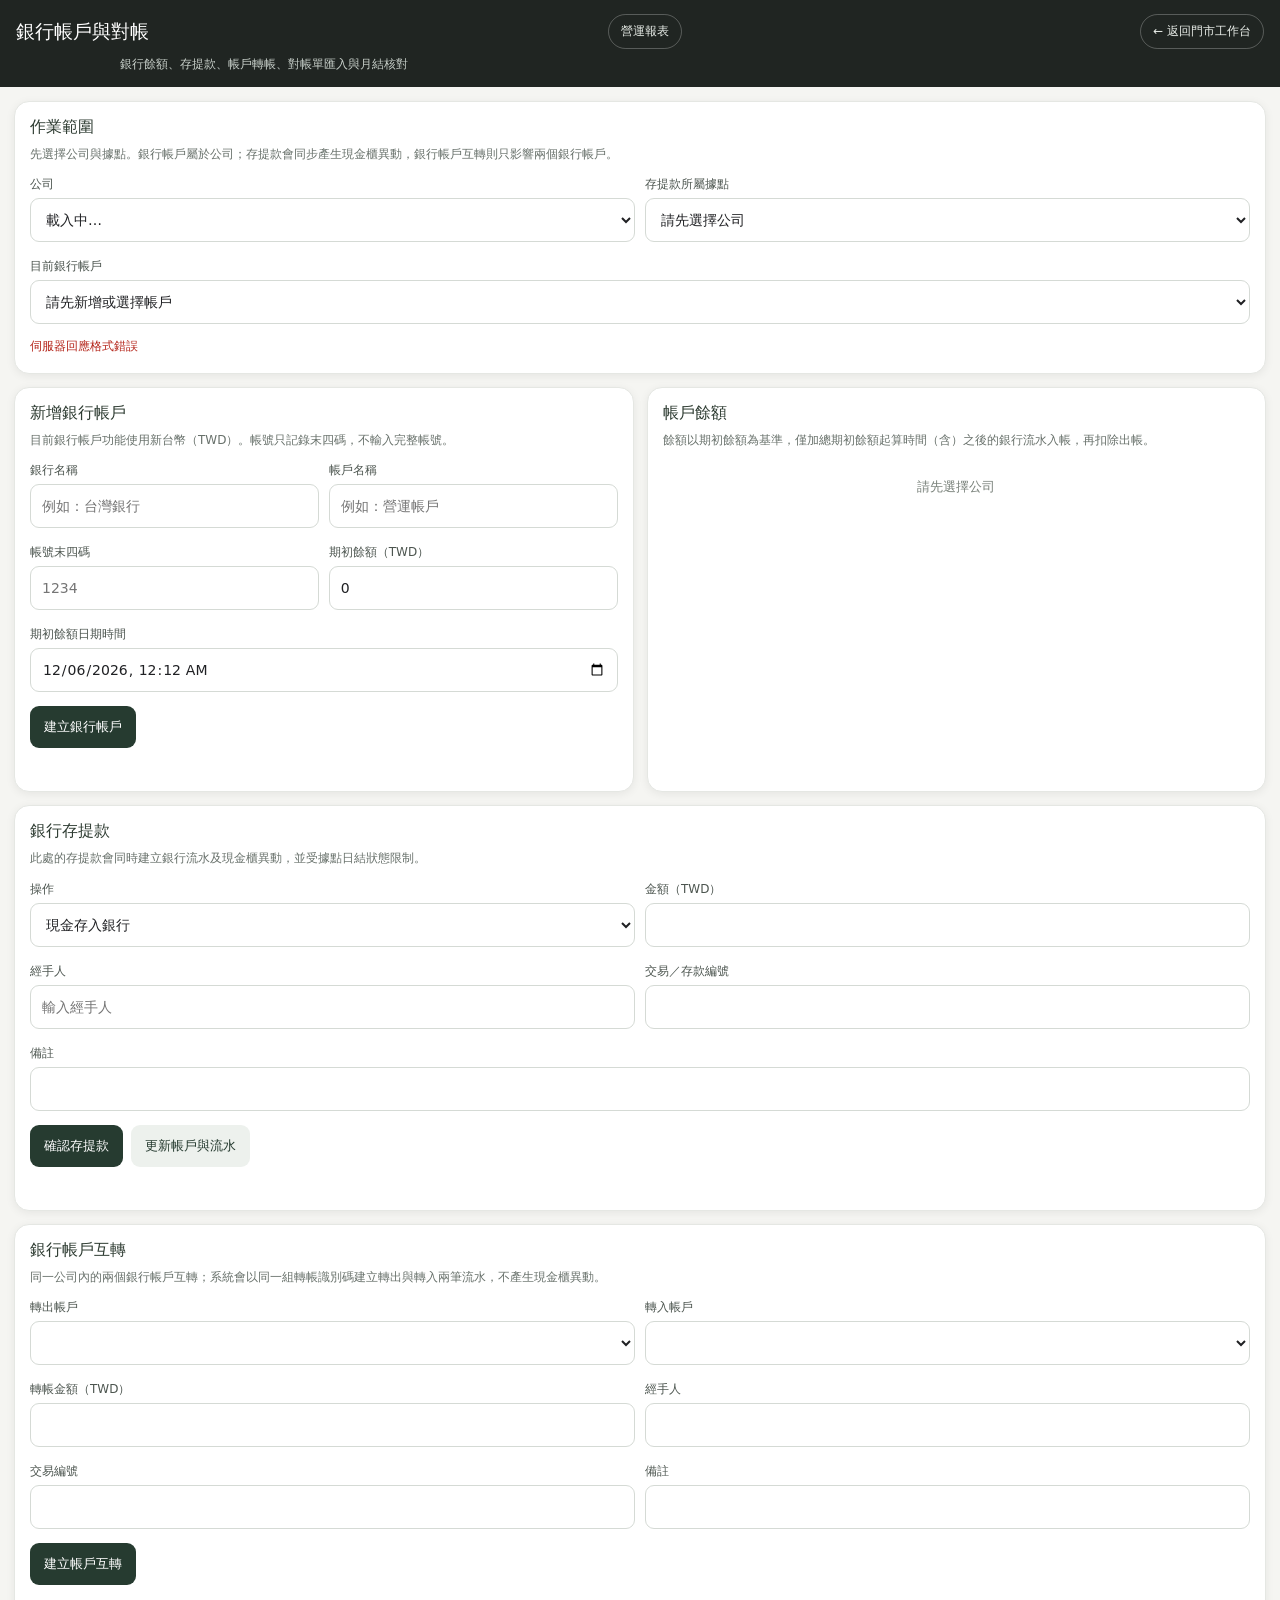
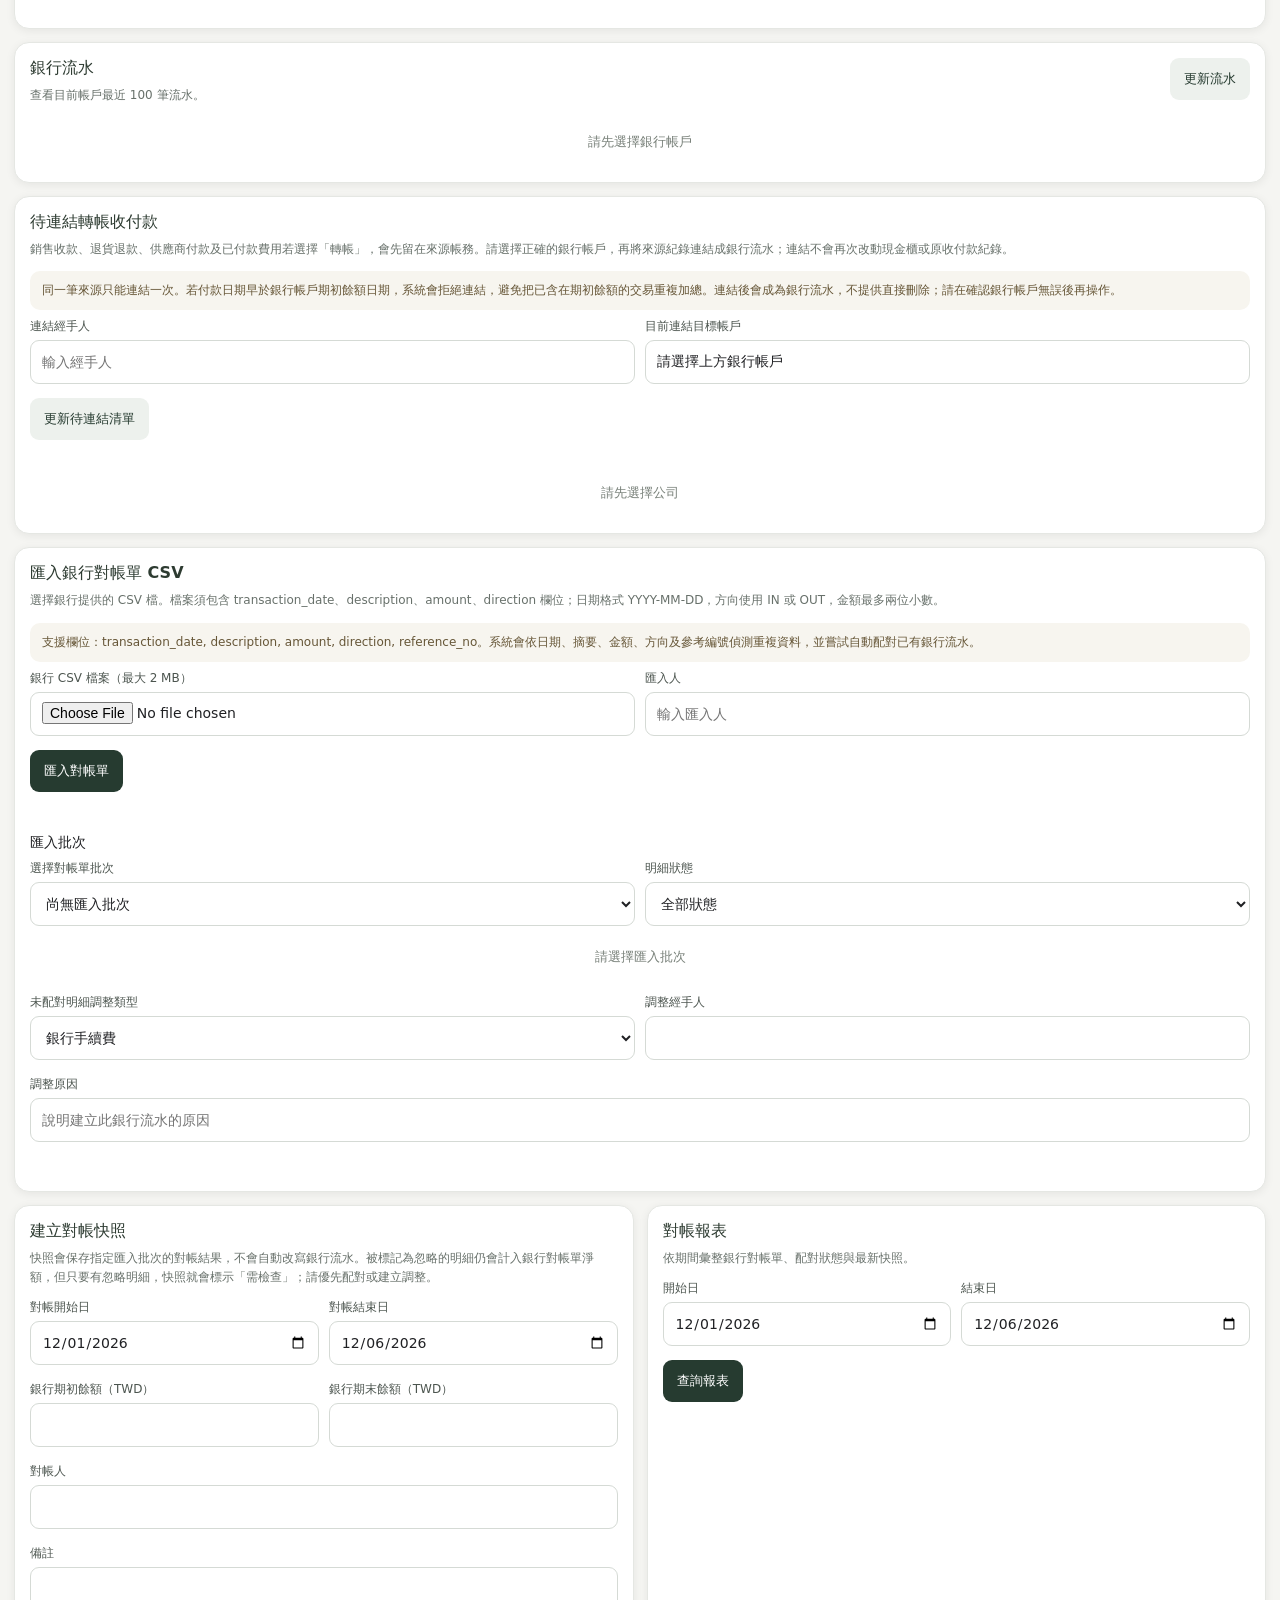
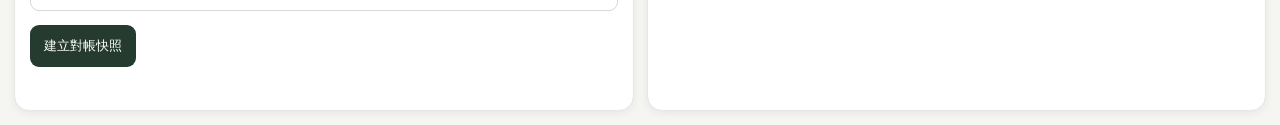
==== app/static/banking.html @ 59e72aba "style: soften ERP palette with botanical warm layered background" ====
<!doctype html>
<html lang="zh-Hant">
<head>
<meta charset="utf-8">
<meta name="viewport" content="width=device-width,initial-scale=1,viewport-fit=cover">
<meta name="theme-color" content="#202522">
<meta name="robots" content="noindex,nofollow">
<title>銀行帳戶與對帳｜黃金珠寶進銷存</title>
<style>
:root{font-family:system-ui,-apple-system,"Noto Sans TC",sans-serif;color:#202124;background:#f5f5f2;font-synthesis:none}
*{box-sizing:border-box}body{margin:0;padding:0 0 env(safe-area-inset-bottom)}
header{position:sticky;top:0;z-index:5;background:#202522;color:#fff;padding:14px 16px}
.header-row{max-width:1040px;margin:auto;display:flex;align-items:center;justify-content:space-between;gap:12px}
h1{font-size:19px;margin:0}.back{color:#e9eee9;text-decoration:none;border:1px solid #ffffff40;border-radius:999px;padding:8px 12px;font-size:12px}
header p{max-width:1040px;margin:7px auto 0;color:#c8d0ca;font-size:12px}
main{max-width:1040px;margin:0 auto;padding:14px;display:grid;gap:13px}
.panel{background:#fff;border:1px solid #e5e7e3;border-radius:15px;padding:15px;box-shadow:0 2px 10px #1111}
h2{font-size:16px;margin:0 0 7px;color:#2d3b31}h3{font-size:14px;margin:14px 0 8px}
.sub{font-size:12px;color:#68716b;line-height:1.6;margin:0 0 12px}
.grid{display:grid;grid-template-columns:repeat(2,minmax(0,1fr));gap:10px}
.field{min-width:0;margin-bottom:6px}.wide{grid-column:1/-1}
label{display:block;font-size:12px;color:#4c554f;margin:0 0 5px}
input,select,textarea{width:100%;min-height:44px;border:1px solid #d5dad5;border-radius:9px;padding:9px 11px;font:inherit;font-size:14px;background:#fff;color:#202124}
textarea{min-height:120px;resize:vertical}button{border:0;border-radius:9px;min-height:42px;padding:9px 14px;background:#263b30;color:white;font:inherit;font-size:13px;font-weight:650;cursor:pointer}
button.secondary{background:#edf1ed;color:#263b30}button.danger{background:#fff0ed;color:#9a352d;border:1px solid #f0d0ca}
button:disabled{opacity:.55;cursor:wait}a{color:#2c5c41}
.actions{display:flex;gap:8px;flex-wrap:wrap;margin-top:8px}
.status{font-size:12px;min-height:20px;color:#526257;margin-top:8px;overflow-wrap:anywhere}.status.error{color:#b42318}.status.success{color:#267047}
.item{border:1px solid #e7eae6;border-radius:11px;padding:11px;margin-top:8px;display:grid;gap:5px}
.item-head{display:flex;align-items:flex-start;justify-content:space-between;gap:10px}.item strong{font-size:14px}.muted{font-size:12px;color:#6a746d;line-height:1.5}
.pill{display:inline-block;font-size:11px;background:#eef2ee;color:#405347;border-radius:30px;padding:3px 8px}
.empty{font-size:13px;color:#788079;padding:16px 0;text-align:center}.hidden{display:none!important}
.two{display:grid;grid-template-columns:1fr 1fr;gap:13px}
.table-wrap{overflow-x:auto;border:1px solid #e8ebe7;border-radius:10px}
table{width:100%;border-collapse:collapse;min-width:660px;font-size:12px}
th,td{padding:9px 10px;text-align:left;border-bottom:1px solid #edf0ec;vertical-align:top}
th{background:#f6f8f5;color:#4a574d;white-space:nowrap}td{color:#3b433d}tr:last-child td{border-bottom:0}
.row-actions{display:flex;flex-wrap:wrap;gap:6px;min-width:150px}
.row-actions button{min-height:34px;padding:6px 9px;font-size:11px}
.notice{padding:10px 12px;border-radius:10px;background:#f7f5ef;color:#665637;font-size:12px;line-height:1.6;margin:8px 0}
@media(max-width:700px){main{padding:10px}.two{grid-template-columns:1fr}.grid{grid-template-columns:1fr}.wide{grid-column:auto}.panel{padding:12px}.header-row{align-items:flex-start;flex-direction:column}.back{align-self:flex-start}}

/* Mobile layout containment: keep the page viewport fixed; only wide data tables may scroll. */
html,body{width:100%;max-width:100%;overflow-x:hidden}
body,main,header,.header-row,.panel,.two,.grid,.field,.item,.item-head{min-width:0;max-width:100%}
main{width:100%}
.two>*{min-width:0}
.table-wrap{display:block;width:100%;min-width:0;max-width:100%;overflow-x:auto;overscroll-behavior-x:contain;-webkit-overflow-scrolling:touch}
.table-wrap table{width:100%;max-width:none}
.item-head>*{min-width:0;overflow-wrap:anywhere}
@media(max-width:700px){header,main{width:100%;max-width:100%}.panel{min-width:0}.actions>*{max-width:100%}}

@media(max-width:700px){
 .table-wrap{overflow:visible;border:0;margin-top:8px}
 .table-wrap table{width:100%;min-width:0;border-collapse:separate;border-spacing:0}
 .table-wrap thead{position:absolute;width:1px;height:1px;padding:0;margin:-1px;overflow:hidden;clip:rect(0,0,0,0);white-space:nowrap;border:0}
 .table-wrap tbody{display:grid;gap:9px}
 .table-wrap tr{display:block;min-width:0;padding:5px 10px;background:#fff;border:1px solid #e7eae6;border-radius:10px}
 .table-wrap td{display:grid;grid-template-columns:minmax(84px,34%) minmax(0,1fr);gap:8px;padding:7px 0;white-space:normal;overflow-wrap:anywhere;text-align:left;border-bottom:1px solid #edf0ec}
 .table-wrap td::before{content:attr(data-label);font-size:11px;font-weight:650;color:#68716b;line-height:1.5}
 .table-wrap td:last-child{border-bottom:0}
 .table-wrap td:only-child{grid-template-columns:1fr}
 .table-wrap .row-actions{min-width:0}
}

/* Senior-friendly mobile navigation: show the essentials first, keep secondary workflows folded. */
@media(max-width:700px){
 h2{font-size:18px}
 .sub{font-size:13px}
 label{font-size:14px}
 input,select,textarea{min-height:48px;font-size:16px}
 button{min-height:48px;font-size:15px}
 .mobile-bank-details{border:1px solid #e5e7e3;border-radius:14px;background:#fff;overflow:hidden}
 .mobile-bank-details>summary{list-style:none;cursor:pointer;padding:15px 44px 15px 14px;font-size:16px;font-weight:750;position:relative}
 .mobile-bank-details>summary::-webkit-details-marker{display:none}
 .mobile-bank-details>summary:after{content:"＋";position:absolute;right:15px;top:50%;transform:translateY(-50%);font-size:20px;color:#263b30}
 .mobile-bank-details[open]>summary:after{content:"－"}
 .mobile-bank-details>.panel{border:0;border-radius:0;box-shadow:none;border-top:1px solid #e5e7e3}
 .mobile-bank-details .panel{padding:13px}
}

</style>
<link rel="stylesheet" href="/theme.css?v=botanical-20261127b">
</head>
<body>
<header>
 <div class="header-row"><h1>銀行帳戶與對帳</h1><a class="back" href="/reports">營運報表</a><a class="back" href="/app">← 返回門市工作台</a></div>
 <p>銀行餘額、存提款、帳戶轉帳、對帳單匯入與月結核對</p>
</header>
<main>
<section class="panel">
 <h2>作業範圍</h2>
 <p class="sub">先選擇公司與據點。銀行帳戶屬於公司；存提款會同步產生現金櫃異動，銀行帳戶互轉則只影響兩個銀行帳戶。</p>
 <div class="grid">
  <div class="field"><label for="companySelect">公司</label><select id="companySelect"><option value="">載入中…</option></select></div>
  <div class="field"><label for="siteSelect">存提款所屬據點</label><select id="siteSelect"><option value="">請先選擇公司</option></select></div>
  <div class="field wide"><label for="accountSelect">目前銀行帳戶</label><select id="accountSelect"><option value="">請先新增或選擇帳戶</option></select></div>
 </div>
 <div id="scopeStatus" class="status" role="status"></div>
</section>

<section class="two">
 <div class="panel">
  <h2>新增銀行帳戶</h2>
  <p class="sub">目前銀行帳戶功能使用新台幣（TWD）。帳號只記錄末四碼，不輸入完整帳號。</p>
  <form id="accountForm">
   <div class="grid">
    <div class="field"><label for="bankName">銀行名稱</label><input id="bankName" required maxlength="100" placeholder="例如：台灣銀行"></div>
    <div class="field"><label for="accountName">帳戶名稱</label><input id="accountName" required maxlength="120" placeholder="例如：營運帳戶"></div>
    <div class="field"><label for="accountLast4">帳號末四碼</label><input id="accountLast4" required pattern="[0-9]{4}" maxlength="4" inputmode="numeric" placeholder="1234"></div>
    <div class="field"><label for="openingBalance">期初餘額（TWD）</label><input id="openingBalance" type="number" min="0" step="0.01" required value="0"></div>
    <div class="field wide"><label for="openingAt">期初餘額日期時間</label><input id="openingAt" type="datetime-local" required></div>
   </div>
   <div class="actions"><button type="submit">建立銀行帳戶</button></div>
  </form>
  <div id="accountStatus" class="status" role="status"></div>
 </div>
 <div class="panel">
  <h2>帳戶餘額</h2>
  <p class="sub">餘額以期初餘額為基準，僅加總期初餘額起算時間（含）之後的銀行流水入帳，再扣除出帳。</p>
  <div id="accountList"><div class="empty">請先選擇公司</div></div>
 </div>
</section>

<section class="panel">
 <h2>銀行存提款</h2>
 <p class="sub">此處的存提款會同時建立銀行流水及現金櫃異動，並受據點日結狀態限制。</p>
 <form id="cashBankForm">
  <div class="grid">
   <div class="field"><label for="cashOperationType">操作</label><select id="cashOperationType"><option value="deposit">現金存入銀行</option><option value="withdrawal">銀行提款至現金櫃</option></select></div>
   <div class="field"><label for="cashBankAmount">金額（TWD）</label><input id="cashBankAmount" type="number" min="0.01" step="0.01" required></div>
   <div class="field"><label for="cashBankActor">經手人</label><input id="cashBankActor" required maxlength="120" placeholder="輸入經手人"></div>
   <div class="field"><label for="cashBankReference">交易／存款編號</label><input id="cashBankReference" maxlength="100"></div>
   <div class="field wide"><label for="cashBankNote">備註</label><input id="cashBankNote" maxlength="500"></div>
  </div>
  <div class="actions"><button type="submit">確認存提款</button><button class="secondary" type="button" id="refreshBankData">更新帳戶與流水</button></div>
 </form>
 <div id="cashBankStatus" class="status" role="status"></div>
</section>

<section class="panel">
 <h2>銀行帳戶互轉</h2>
 <p class="sub">同一公司內的兩個銀行帳戶互轉；系統會以同一組轉帳識別碼建立轉出與轉入兩筆流水，不產生現金櫃異動。</p>
 <form id="transferForm">
  <div class="grid">
   <div class="field"><label for="transferFrom">轉出帳戶</label><select id="transferFrom" required></select></div>
   <div class="field"><label for="transferTo">轉入帳戶</label><select id="transferTo" required></select></div>
   <div class="field"><label for="transferAmount">轉帳金額（TWD）</label><input id="transferAmount" type="number" min="0.01" step="0.01" required></div>
   <div class="field"><label for="transferActor">經手人</label><input id="transferActor" required maxlength="120"></div>
   <div class="field"><label for="transferReference">交易編號</label><input id="transferReference" maxlength="100"></div>
   <div class="field"><label for="transferNote">備註</label><input id="transferNote" maxlength="500"></div>
  </div>
  <div class="actions"><button type="submit">建立帳戶互轉</button></div>
 </form>
 <div id="transferStatus" class="status" role="status"></div>
</section>

<section class="panel">
 <div class="item-head"><div><h2>銀行流水</h2><p class="sub">查看目前帳戶最近 100 筆流水。</p></div><button class="secondary" type="button" id="refreshTransactions">更新流水</button></div>
 <div id="transactionList"><div class="empty">請先選擇銀行帳戶</div></div>
</section>

<section class="panel" id="pendingTransferPanel">
 <h2>待連結轉帳收付款</h2>
 <p class="sub">銷售收款、退貨退款、供應商付款及已付款費用若選擇「轉帳」，會先留在來源帳務。請選擇正確的銀行帳戶，再將來源紀錄連結成銀行流水；連結不會再次改動現金櫃或原收付款紀錄。</p>
 <div class="notice">同一筆來源只能連結一次。若付款日期早於銀行帳戶期初餘額日期，系統會拒絕連結，避免把已含在期初餘額的交易重複加總。連結後會成為銀行流水，不提供直接刪除；請在確認銀行帳戶無誤後再操作。</div>
 <div class="grid">
  <div class="field"><label for="transferLinkActor">連結經手人</label><input id="transferLinkActor" maxlength="120" placeholder="輸入經手人"></div>
  <div class="field"><label>目前連結目標帳戶</label><input id="transferLinkTarget" value="請選擇上方銀行帳戶" readonly></div>
 </div>
 <div class="actions"><button type="button" class="secondary" id="refreshPendingTransfers">更新待連結清單</button></div>
 <div id="pendingTransferStatus" class="status" role="status"></div>
 <div id="pendingTransferList"><div class="empty">請先選擇公司</div></div>
</section>

<section class="panel">
 <h2>匯入銀行對帳單 CSV</h2>
 <p class="sub">選擇銀行提供的 CSV 檔。檔案須包含 transaction_date、description、amount、direction 欄位；日期格式 YYYY-MM-DD，方向使用 IN 或 OUT，金額最多兩位小數。</p>
 <div class="notice">支援欄位：transaction_date, description, amount, direction, reference_no。系統會依日期、摘要、金額、方向及參考編號偵測重複資料，並嘗試自動配對已有銀行流水。</div>
 <form id="importForm">
  <div class="grid">
   <div class="field"><label for="statementFile">銀行 CSV 檔案（最大 2 MB）</label><input id="statementFile" type="file" accept=".csv,text/csv" required></div>
   <div class="field"><label for="importActor">匯入人</label><input id="importActor" required maxlength="120" placeholder="輸入匯入人"></div>
  </div>
  <div class="actions"><button type="submit">匯入對帳單</button></div>
 </form>
 <div id="importStatus" class="status" role="status"></div>
 <h3>匯入批次</h3>
 <div class="grid">
  <div class="field"><label for="importSelect">選擇對帳單批次</label><select id="importSelect"><option value="">尚無匯入批次</option></select></div>
  <div class="field"><label for="lineStatusFilter">明細狀態</label><select id="lineStatusFilter"><option value="">全部狀態</option><option value="UNMATCHED">未配對</option><option value="MATCHED">已配對</option><option value="DUPLICATE">重複</option><option value="IGNORED">已忽略</option></select></div>
 </div>
 <div id="statementLines"><div class="empty">請選擇匯入批次</div></div>
 <div class="grid" style="margin-top:12px">
  <div class="field"><label for="adjustmentType">未配對明細調整類型</label><select id="adjustmentType"><option value="BANK_FEE">銀行手續費</option><option value="INTEREST_IN">利息收入</option><option value="OTHER_ADJUSTMENT">其他調整</option></select></div>
  <div class="field"><label for="adjustmentActor">調整經手人</label><input id="adjustmentActor" maxlength="120"></div>
  <div class="field wide"><label for="adjustmentReason">調整原因</label><input id="adjustmentReason" maxlength="500" placeholder="說明建立此銀行流水的原因"></div>
 </div>
 <div id="lineActionStatus" class="status" role="status"></div>
</section>

<section class="two">
 <div class="panel">
  <h2>建立對帳快照</h2>
  <p class="sub">快照會保存指定匯入批次的對帳結果，不會自動改寫銀行流水。被標記為忽略的明細仍會計入銀行對帳單淨額，但只要有忽略明細，快照就會標示「需檢查」；請優先配對或建立調整。</p>
  <form id="snapshotForm">
   <div class="grid">
    <div class="field"><label for="periodStart">對帳開始日</label><input id="periodStart" type="date" required></div>
    <div class="field"><label for="periodEnd">對帳結束日</label><input id="periodEnd" type="date" required></div>
    <div class="field"><label for="statementOpening">銀行期初餘額（TWD）</label><input id="statementOpening" type="number" step="0.01" required></div>
    <div class="field"><label for="statementClosing">銀行期末餘額（TWD）</label><input id="statementClosing" type="number" step="0.01" required></div>
    <div class="field wide"><label for="reconciledBy">對帳人</label><input id="reconciledBy" required maxlength="120"></div>
    <div class="field wide"><label for="snapshotNote">備註</label><input id="snapshotNote" maxlength="500"></div>
   </div>
   <div class="actions"><button type="submit">建立對帳快照</button></div>
  </form>
  <div id="snapshotStatus" class="status" role="status"></div>
  <div id="snapshotList"></div>
 </div>
 <div class="panel">
  <h2>對帳報表</h2>
  <p class="sub">依期間彙整銀行對帳單、配對狀態與最新快照。</p>
  <form id="reportForm">
   <div class="grid">
    <div class="field"><label for="reportStart">開始日</label><input id="reportStart" type="date" required></div>
    <div class="field"><label for="reportEnd">結束日</label><input id="reportEnd" type="date" required></div>
   </div>
   <div class="actions"><button type="submit">查詢報表</button></div>
  </form>
  <div id="reportStatus" class="status" role="status"></div>
  <div id="reportResult"></div>
 </div>
</section>
</main>
<script>
"use strict";
const $=id=>document.getElementById(id);
const esc=value=>String(value??"").replace(/[&<>"']/g,ch=>({"&":"&amp;","<":"&lt;",">":"&gt;",'"':"&quot;","'":"&#39;"}[ch]));
const state={companyId:"",siteId:"",accountId:"",accounts:[],sites:[],imports:[],lines:[],transactions:[],snapshots:[],pendingTransfers:[]};
const api=async(path,options={})=>{
 const response=await fetch(path,{...options,headers:{"Content-Type":"application/json",...(options.headers||{})}});
 const data=await response.json().catch(()=>({detail:"伺服器回應格式錯誤"}));
 if(!response.ok){const error=new Error(data.detail||"操作失敗（HTTP "+response.status+"）");error.status=response.status;throw error;}
 return data;
};

function pendingBankOperationKey(storageKey,payload){
 const fingerprint=JSON.stringify(payload);
 const raw=localStorage.getItem(storageKey);
 if(raw){
  try{
   const saved=JSON.parse(raw);
   if(saved&&saved.key&&saved.fingerprint===fingerprint)return saved.key;
  }catch(_error){}
  throw new Error("上一筆銀行作業尚未確認是否入帳。請保持原帳戶、金額與內容不變，使用相同資料重新送出；確認完成前不要另建不同內容。");
 }
 if(!globalThis.crypto||typeof globalThis.crypto.randomUUID!=="function")
  throw new Error("瀏覽器無法產生安全的作業識別碼，請更新瀏覽器後再操作。");
 const key=globalThis.crypto.randomUUID();
 localStorage.setItem(storageKey,JSON.stringify({key,fingerprint}));
 return key;
}
function clearRejectedBankOperationKey(storageKey,error){
 // Only a definitive validation rejection is safe to forget. A 409 may mean
 // this key already belongs to a committed operation with different details.
 if(error?.status===422)
  localStorage.removeItem(storageKey);
}
function status(id,msg="",kind=""){const el=$(id);el.textContent=msg;el.className="status"+(kind?" "+kind:"");}
function fmtMoney(v){const n=Number(v);return Number.isFinite(n)?n.toLocaleString("zh-TW",{minimumFractionDigits:2,maximumFractionDigits:2}):"—";}
function fmtDate(v){if(!v)return"—";const d=new Date(v);return Number.isNaN(d.getTime())?String(v):d.toLocaleString("zh-TW",{timeZone:"Asia/Taipei"});}
function dateLocalNow(){const d=new Date();const local=new Date(d.getTime()-d.getTimezoneOffset()*60000);return local.toISOString().slice(0,16);}
function todayLocal(){return new Intl.DateTimeFormat("en-CA",{timeZone:"Asia/Taipei"}).format(new Date());}
function dateTaipei(v){return new Intl.DateTimeFormat("en-CA",{timeZone:"Asia/Taipei"}).format(new Date(v));}
function selectedAccount(){return state.accounts.find(x=>x.account.id===state.accountId)||null;}
function accountText(x){return x.account.bank_name+" · "+x.account.account_name+"（末四碼 "+x.account.account_last4+"）";}
function rebuildAccountSelectors(){
 const opts='<option value="">請選擇帳戶</option>'+state.accounts.map(x=>'<option value="'+esc(x.account.id)+'">'+esc(accountText(x))+'</option>').join("");
 $("accountSelect").innerHTML=opts;$("transferFrom").innerHTML=opts;$("transferTo").innerHTML=opts;
 if(state.accountId&&state.accounts.some(x=>x.account.id===state.accountId))$("accountSelect").value=state.accountId;
 if(state.accounts.length){$("transferFrom").value=state.accountId||state.accounts[0].account.id;$("transferTo").value=state.accounts.find(x=>x.account.id!==$("transferFrom").value)?.account.id||"";}
}
function renderAccounts(){
 $("accountList").innerHTML=state.accounts.length?state.accounts.map(x=>'<article class="item"><div class="item-head"><strong>'+esc(accountText(x))+'</strong><span class="pill">'+(x.account.is_active?"使用中":"已停用")+'</span></div><strong>目前餘額：NT$ '+fmtMoney(x.current_balance)+'</strong><div class="muted">期初餘額 NT$ '+fmtMoney(x.account.opening_balance)+' · 起算 '+esc(fmtDate(x.account.opening_balance_at))+'</div><div class="actions"><button type="button" class="secondary" data-use-account="'+esc(x.account.id)+'">查看此帳戶</button></div></article>').join(""):'<div class="empty">尚未建立銀行帳戶</div>';
 rebuildAccountSelectors();
}
const bankTransactionTypeLabels={CASH_DEPOSIT:"現金存入",CASH_WITHDRAWAL:"現金提款",TRANSFER_IN:"轉入",TRANSFER_OUT:"轉出",BANK_FEE:"銀行手續費",INTEREST_IN:"利息收入",OTHER_ADJUSTMENT:"其他調整"};
function bankTransactionTypeLabel(type){return bankTransactionTypeLabels[type]||(type?"其他銀行交易":"交易類型未設定");}
function bankDirectionLabel(value,labels){return labels[value]||(value?"其他收付方向":"收付方向未設定");}
function renderTransactions(){
 $("transactionList").innerHTML=state.transactions.length?'<div class="table-wrap"><table><thead><tr><th>日期</th><th>類型</th><th>方向</th><th>金額</th><th>交易編號</th><th>說明／經手人</th></tr></thead><tbody>'+state.transactions.map(x=>'<tr><td>'+esc(fmtDate(x.occurred_at))+'</td><td>'+esc(bankTransactionTypeLabel(x.transaction_type))+'</td><td><span class="pill">'+bankDirectionLabel(x.direction,{IN:"收入",OUT:"支出"})+'</span></td><td>NT$ '+fmtMoney(x.amount)+'</td><td>'+esc(x.reference_no||"—")+'</td><td>'+esc(x.description)+'<br><span class="muted">'+esc(x.created_by_name)+'</span></td></tr>').join("")+'</tbody></table></div>':'<div class="empty">此帳戶尚無流水</div>';
}

function transferSourceLabel(type){
 return ({PAYMENT_TRANSACTION:"客戶收付款",SUPPLIER_PAYMENT:"供應商付款",OPERATING_EXPENSE:"營業費用"})[type]||(type?"其他轉帳來源":"來源類型未設定");
}
function renderPendingTransfers(){
 $("transferLinkTarget").value=selectedAccount()?accountText(selectedAccount()):"請選擇上方銀行帳戶";
 $("pendingTransferList").innerHTML=state.pendingTransfers.length?'<div class="table-wrap"><table><thead><tr><th>付款日期</th><th>來源</th><th>單號／說明</th><th>方向</th><th>金額</th><th>參考編號</th><th>操作</th></tr></thead><tbody>'+state.pendingTransfers.map(x=>'<tr><td>'+esc(fmtDate(x.occurred_at))+'</td><td>'+esc(transferSourceLabel(x.source_type))+'</td><td>'+esc(x.source_no)+'<br><span class="muted">'+esc(x.description)+'</span></td><td><span class="pill">'+bankDirectionLabel(x.direction,{IN:"銀行收入",OUT:"銀行支出"})+'</span></td><td>NT$ '+fmtMoney(x.amount)+'</td><td>'+esc(x.reference_no||"—")+'</td><td><button type="button" '+(!state.accountId?'disabled':'')+' data-link-source-type="'+esc(x.source_type)+'" data-link-source-id="'+esc(x.source_id)+'">連結至此帳戶</button></td></tr>').join("")+'</tbody></table></div>':'<div class="empty">目前沒有尚未連結的轉帳收付款</div>';
}
async function loadPendingTransfers(){
 if(!state.companyId){state.pendingTransfers=[];renderPendingTransfers();return;}
 state.pendingTransfers=await api("/companies/"+state.companyId+"/bank-accounts/pending-transfers?limit=500");
 renderPendingTransfers();
}
function renderImports(){
 $("importSelect").innerHTML='<option value="">請選擇批次</option>'+state.imports.map(x=>'<option value="'+esc(x.id)+'">'+esc(x.source_file_name)+' · '+esc(x.row_count)+' 筆 · '+esc(fmtDate(x.created_at))+'</option>').join("");
}
function lineCandidateOptions(line){
 const targetDate=line.transaction_date;
 const candidates=state.transactions.filter(tx=>tx.direction===line.direction&&Number(tx.amount)===Number(line.amount)&&dateTaipei(tx.occurred_at)===targetDate&&(!line.reference_no||tx.reference_no===line.reference_no));
 return '<option value="">選擇相符銀行流水</option>'+candidates.map(tx=>'<option value="'+esc(tx.id)+'">'+esc(fmtDate(tx.occurred_at))+' · '+bankDirectionLabel(tx.direction,{IN:"收入",OUT:"支出"})+' NT$ '+fmtMoney(tx.amount)+' · '+esc(tx.reference_no||tx.description)+'</option>').join("");
}
function statusName(s){return({UNMATCHED:"未配對",MATCHED:"已配對",DUPLICATE:"重複",IGNORED:"已忽略"})[s]||s;}
function renderLines(){
 const rows=state.lines;
 $("statementLines").innerHTML=rows.length?'<div class="table-wrap"><table><thead><tr><th>日期／摘要</th><th>方向</th><th>金額</th><th>參考編號</th><th>狀態</th><th>操作</th></tr></thead><tbody>'+rows.map(line=>{
  const action=line.status==="UNMATCHED"?'<div class="row-actions"><select data-match-select="'+esc(line.id)+'">'+lineCandidateOptions(line)+'</select><button type="button" data-match="'+esc(line.id)+'">配對</button><button type="button" class="secondary" data-ignore="'+esc(line.id)+'">忽略</button><button type="button" class="secondary" data-adjust="'+esc(line.id)+'">建立調整</button></div>':"—";
  return '<tr><td>'+esc(line.transaction_date)+'<br>'+esc(line.description)+'</td><td>'+(line.direction==="IN"?"收入":"支出")+'</td><td>NT$ '+fmtMoney(line.amount)+'</td><td>'+esc(line.reference_no||"—")+'</td><td><span class="pill">'+esc(statusName(line.status))+'</span></td><td>'+action+'</td></tr>';
 }).join("")+'</tbody></table></div>':'<div class="empty">此批次沒有符合篩選條件的明細</div>';
}
function renderSnapshots(){
 $("snapshotList").innerHTML=state.snapshots.length?'<h3>最近對帳快照</h3>'+state.snapshots.slice(0,5).map(x=>'<article class="item"><div class="item-head"><strong>'+esc(x.period_start)+' ～ '+esc(x.period_end)+'</strong><span class="pill">'+(x.status==="RECONCILED"?"已對平":"需檢查")+'</span></div><div class="muted">帳單／流水淨額差異：NT$ '+fmtMoney(x.net_difference)+' · 期初期末差異：NT$ '+fmtMoney(x.balance_difference)+'</div><div class="muted">未配對帳單 '+x.unmatched_line_count+' 筆 · 未配對銀行流水 '+x.unmatched_ledger_count+' 筆 · 對帳人 '+esc(x.reconciled_by_name)+'</div></article>').join(""):'<div class="empty">尚無對帳快照</div>';
}
async function loadCompanies(){
 const rows=await api("/companies");
 $("companySelect").innerHTML='<option value="">請選擇公司</option>'+rows.map(x=>'<option value="'+esc(x.id)+'">'+esc(x.name)+'（'+esc(x.code)+'）</option>').join("");
 const fromQuery=new URLSearchParams(location.search).get("company_id");
 if(fromQuery&&rows.some(x=>x.id===fromQuery))$("companySelect").value=fromQuery;
 else if(rows.length===1)$("companySelect").value=rows[0].id;
 state.companyId=$("companySelect").value;
 if(state.companyId)await onCompanyChange();
 else status("scopeStatus","請先選擇公司。");
}
async function onCompanyChange(){
 state.companyId=$("companySelect").value;state.siteId="";state.accountId="";state.sites=[];state.accounts=[];state.imports=[];state.lines=[];state.transactions=[];state.snapshots=[];
 if(!state.companyId){state.pendingTransfers=[];$("siteSelect").innerHTML='<option value="">請先選擇公司</option>';renderAccounts();renderTransactions();renderImports();renderLines();renderPendingTransfers();status("scopeStatus","請先選擇公司。");return;}
 const [sites]=await Promise.all([api("/companies/"+state.companyId+"/sites"),loadAccounts(),loadPendingTransfers()]);
 state.sites=sites;$("siteSelect").innerHTML='<option value="">選擇據點</option>'+sites.map(x=>'<option value="'+esc(x.id)+'">'+esc(x.name)+'（'+esc(x.code)+'）</option>').join("");
 if(sites.length===1)$("siteSelect").value=sites[0].id;
 state.siteId=$("siteSelect").value;
 renderPendingTransfers();
 status("scopeStatus","公司資料已載入。","success");
}
async function loadAccounts(){
 if(!state.companyId)return;
 state.accounts=await api("/companies/"+state.companyId+"/bank-accounts");
 renderAccounts();
 if(!state.accounts.some(x=>x.account.id===state.accountId))state.accountId=state.accounts[0]?.account.id||"";
 $("accountSelect").value=state.accountId;
 if(state.accountId)await loadAccountDetails();
}
async function loadAccountDetails(){
 if(!state.companyId||!state.accountId){state.transactions=[];state.imports=[];state.snapshots=[];renderTransactions();renderImports();renderSnapshots();renderPendingTransfers();return;}
 const base="/companies/"+state.companyId+"/bank-accounts/"+state.accountId;
 const [transactions,imports,snapshots]=await Promise.all([
  api(base+"/transactions?limit=500"),api(base+"/statement-imports"),api(base+"/reconciliation-snapshots")
 ]);
 state.transactions=transactions;state.imports=imports;state.snapshots=snapshots;
 renderTransactions();renderImports();renderSnapshots();
 const currentImport=$("importSelect").value;
 if(currentImport&&state.imports.some(x=>x.id===currentImport))await loadLines(currentImport);
 else {$("statementLines").innerHTML='<div class="empty">請選擇匯入批次</div>';state.lines=[];}
}
async function loadLines(importId){
 if(!importId||!state.accountId)return;
 const base="/companies/"+state.companyId+"/bank-accounts/"+state.accountId+"/statement-imports/"+importId+"/lines";
 const filter=$("lineStatusFilter").value;
 state.lines=await api(base+(filter?"?status="+encodeURIComponent(filter):""));
 renderLines();
}
async function refreshAll(){
 if(!state.companyId)return;
 await loadAccounts();await loadAccountDetails();
}
$("companySelect").addEventListener("change",()=>onCompanyChange().catch(e=>status("scopeStatus",e.message,"error")));
$("refreshPendingTransfers").addEventListener("click",()=>loadPendingTransfers().then(()=>status("pendingTransferStatus","待連結清單已更新。","success")).catch(e=>status("pendingTransferStatus",e.message,"error")));
$("pendingTransferList").addEventListener("click",async e=>{
 const button=e.target.closest("[data-link-source-type]");
 if(!button)return;
 if(!state.companyId||!state.accountId){status("pendingTransferStatus","請先選擇銀行帳戶。","error");return;}
 const actor=$("transferLinkActor").value.trim();
 if(!actor){status("pendingTransferStatus","請先填寫連結經手人。","error");$("transferLinkActor").focus();return;}
 if(!confirm("確定將這筆轉帳付款連結至「"+accountText(selectedAccount())+"」？\n此操作只建立銀行流水，不會重複記入現金櫃。"))return;
 button.disabled=true;
 status("pendingTransferStatus","正在連結轉帳來源…");
 try{
  const path="/companies/"+state.companyId+"/bank-accounts/"+state.accountId+"/transfer-links";
  const row=await api(path,{method:"POST",body:JSON.stringify({
   source_type:button.dataset.linkSourceType,
   source_id:button.dataset.linkSourceId,
   created_by_name:actor
  })});
  status("pendingTransferStatus",(row.description||"轉帳來源")+" 已連結至銀行流水。","success");
  await refreshAll();
  await loadPendingTransfers();
 }catch(error){status("pendingTransferStatus",error.message,"error");}
 finally{button.disabled=false;}
});
$("siteSelect").addEventListener("change",()=>{state.siteId=$("siteSelect").value;});
$("accountSelect").addEventListener("change",async()=>{state.accountId=$("accountSelect").value;renderPendingTransfers();await loadAccountDetails().catch(e=>status("scopeStatus",e.message,"error"));});
$("refreshBankData").addEventListener("click",()=>refreshAll().catch(e=>status("cashBankStatus",e.message,"error")));
$("refreshTransactions").addEventListener("click",()=>loadAccountDetails().catch(e=>status("scopeStatus",e.message,"error")));

$("accountList").addEventListener("click",async e=>{const b=e.target.closest("[data-use-account]");if(!b)return;state.accountId=b.dataset.useAccount;$("accountSelect").value=state.accountId;await loadAccountDetails().catch(err=>status("scopeStatus",err.message,"error"));});
$("accountForm").addEventListener("submit",async e=>{
 e.preventDefault();const button=e.submitter;button.disabled=true;status("accountStatus","正在建立帳戶…");
 try{
  if(!state.companyId)throw new Error("請先選擇公司。");
  const value=$("openingAt").value;if(!value)throw new Error("請輸入期初日期時間。");
  const row=await api("/companies/"+state.companyId+"/bank-accounts",{method:"POST",body:JSON.stringify({
   bank_name:$("bankName").value.trim(),account_name:$("accountName").value.trim(),account_last4:$("accountLast4").value.trim(),
   opening_balance:$("openingBalance").value,opening_balance_at:new Date(value).toISOString()
  })});
  $("accountForm").reset();$("openingAt").value=dateLocalNow();await loadAccounts();state.accountId=row.id;$("accountSelect").value=row.id;await loadAccountDetails();
  status("accountStatus","銀行帳戶已建立。","success");
 }catch(err){status("accountStatus",err.message,"error");}finally{button.disabled=false;}
});
$("cashBankForm").addEventListener("submit",async e=>{
 e.preventDefault();const button=e.submitter;button.disabled=true;status("cashBankStatus","正在寫入銀行與現金櫃流水…");
 try{
  if(!state.companyId||!state.accountId)throw new Error("請先選擇公司及銀行帳戶。");
  if(!state.siteId)throw new Error("請先選擇存提款所屬據點。");
  const kind=$("cashOperationType").value;
  const path="/companies/"+state.companyId+"/bank-accounts/"+state.accountId+(kind==="deposit"?"/cash-deposits":"/cash-withdrawals");
  const requestPayload={
   site_id:state.siteId,amount:$("cashBankAmount").value,created_by_name:$("cashBankActor").value.trim(),
   reference_no:$("cashBankReference").value.trim()||null,note:$("cashBankNote").value.trim()||null
  };
  const storageKey="gold-erp:bank-cash-operation:"+state.companyId;
  const idempotencyKey=pendingBankOperationKey(storageKey,requestPayload);
  try{
   await api(path,{method:"POST",body:JSON.stringify({...requestPayload,idempotency_key:idempotencyKey})});
   localStorage.removeItem(storageKey);
  }catch(err){
   clearRejectedBankOperationKey(storageKey,err);
   throw err;
  }
  $("cashBankForm").reset();
  try{await refreshAll();status("cashBankStatus","銀行流水及現金櫃異動已同步建立。","success");}
  catch(_refreshError){status("cashBankStatus","銀行作業已成功寫入；但清單更新失敗，請按「更新帳戶與流水」重新整理。","error");}
 }catch(err){status("cashBankStatus",err.message,"error");}finally{button.disabled=false;}
});
$("transferForm").addEventListener("submit",async e=>{
 e.preventDefault();const button=e.submitter;button.disabled=true;status("transferStatus","正在建立轉帳…");
 try{
  if(!state.companyId)throw new Error("請先選擇公司。");
  const requestPayload={
   from_account_id:$("transferFrom").value,to_account_id:$("transferTo").value,amount:$("transferAmount").value,
   created_by_name:$("transferActor").value.trim(),reference_no:$("transferReference").value.trim()||null,note:$("transferNote").value.trim()||null
  };
  const storageKey="gold-erp:bank-account-transfer:"+state.companyId;
  const idempotencyKey=pendingBankOperationKey(storageKey,requestPayload);
  try{
   await api("/companies/"+state.companyId+"/bank-accounts/transfers",{method:"POST",body:JSON.stringify({...requestPayload,idempotency_key:idempotencyKey})});
   localStorage.removeItem(storageKey);
  }catch(err){
   clearRejectedBankOperationKey(storageKey,err);
   throw err;
  }
  $("transferForm").reset();
  try{await refreshAll();status("transferStatus","轉出與轉入兩筆銀行流水已建立。","success");}
  catch(_refreshError){status("transferStatus","帳戶轉帳已成功寫入；但清單更新失敗，請重新整理銀行流水。","error");}
 }catch(err){status("transferStatus",err.message,"error");}finally{button.disabled=false;}
});
$("importForm").addEventListener("submit",async e=>{
 e.preventDefault();const button=e.submitter;button.disabled=true;status("importStatus","正在讀取並匯入 CSV…");
 try{
  if(!state.companyId||!state.accountId)throw new Error("請先選擇公司及銀行帳戶。");
  const file=$("statementFile").files[0];if(!file)throw new Error("請選擇 CSV 檔案。");
  if(file.size>2*1024*1024)throw new Error("CSV 檔案不可超過 2 MB。");
  const csv=await file.text();
  const row=await api("/companies/"+state.companyId+"/bank-accounts/"+state.accountId+"/statement-imports",{method:"POST",body:JSON.stringify({
   csv_content:csv,source_file_name:file.name,imported_by_name:$("importActor").value.trim()
  })});
  $("importForm").reset();await loadAccountDetails();$("importSelect").value=row.id;await loadLines(row.id);
  status("importStatus","匯入完成，共 "+row.row_count+" 筆明細；請檢查未配對及重複項目。","success");
 }catch(err){status("importStatus",err.message,"error");}finally{button.disabled=false;}
});
$("importSelect").addEventListener("change",()=>loadLines($("importSelect").value).catch(e=>status("lineActionStatus",e.message,"error")));
$("lineStatusFilter").addEventListener("change",()=>loadLines($("importSelect").value).catch(e=>status("lineActionStatus",e.message,"error")));
$("statementLines").addEventListener("click",async e=>{
 const lineId=e.target.dataset.match||e.target.dataset.ignore||e.target.dataset.adjust;if(!lineId)return;
 const button=e.target;button.disabled=true;status("lineActionStatus","正在處理對帳明細…");
 try{
  const base="/companies/"+state.companyId+"/bank-accounts/"+state.accountId+"/statement-imports/"+$("importSelect").value+"/lines/"+lineId;
  if(button.dataset.match){
   const select=$("statementLines").querySelector('[data-match-select="'+CSS.escape(lineId)+'"]');
   if(!select?.value)throw new Error("請先選擇要配對的銀行流水。");
   await api(base+"/match",{method:"POST",body:JSON.stringify({bank_transaction_id:select.value})});
   status("lineActionStatus","銀行流水配對完成。","success");
  }else if(button.dataset.ignore){
   if(!confirm("確定將這筆未配對明細標記為忽略？"))return;
   await api(base+"/ignore",{method:"POST"});
   status("lineActionStatus","已標記為忽略。","success");
  }else{
   const actor=$("adjustmentActor").value.trim(),reason=$("adjustmentReason").value.trim();
   if(!actor||!reason)throw new Error("建立調整前，請填寫經手人及調整原因。");
   if(!confirm("確定依這筆銀行對帳單明細建立調整流水？"))return;
   await api(base+"/adjustment",{method:"POST",body:JSON.stringify({transaction_type:$("adjustmentType").value,created_by_name:actor,reason})});
   status("lineActionStatus","銀行調整流水已建立並完成配對。","success");
  }
  await loadLines($("importSelect").value);await loadAccountDetails();
 }catch(err){status("lineActionStatus",err.message,"error");}finally{button.disabled=false;}
});
$("snapshotForm").addEventListener("submit",async e=>{
 e.preventDefault();const button=e.submitter;button.disabled=true;status("snapshotStatus","正在建立不可變對帳快照…");
 try{
  if(!state.companyId||!state.accountId)throw new Error("請先選擇公司及銀行帳戶。");
  const importId=$("importSelect").value;if(!importId)throw new Error("請先選擇對帳單匯入批次。");
  const row=await api("/companies/"+state.companyId+"/bank-accounts/"+state.accountId+"/reconciliation-snapshots",{method:"POST",body:JSON.stringify({
   import_id:importId,period_start:$("periodStart").value,period_end:$("periodEnd").value,
   statement_opening_balance:$("statementOpening").value,statement_closing_balance:$("statementClosing").value,
   reconciled_by_name:$("reconciledBy").value.trim(),note:$("snapshotNote").value.trim()||null
  })});
  await loadAccountDetails();
  status("snapshotStatus","快照已建立："+(row.status==="RECONCILED"?"已對平":"需檢查")+"；淨額差異 NT$ "+fmtMoney(row.net_difference)+"，餘額差異 NT$ "+fmtMoney(row.balance_difference),"success");
 }catch(err){status("snapshotStatus",err.message,"error");}finally{button.disabled=false;}
});
$("reportForm").addEventListener("submit",async e=>{
 e.preventDefault();const button=e.submitter;button.disabled=true;status("reportStatus","正在查詢報表…");$("reportResult").innerHTML="";
 try{
  if(!state.companyId||!state.accountId)throw new Error("請先選擇公司及銀行帳戶。");
  const start=$("reportStart").value,end=$("reportEnd").value;
  const q="?period_start="+encodeURIComponent(start)+"&period_end="+encodeURIComponent(end);
  const base="/companies/"+state.companyId+"/bank-accounts/"+state.accountId+"/reconciliation-report";
  const row=await api(base+q);
  const snap=row.latest_snapshot;
  $("reportResult").innerHTML='<article class="item"><strong>'+esc(row.bank_name)+' · '+esc(row.account_name)+'（末四碼 '+esc(row.account_last4)+'）</strong><div class="muted">期間：'+esc(start)+' ～ '+esc(end)+'</div><div class="muted">明細 '+row.statement_line_count+' 筆 · 已配對 '+row.status_counts.MATCHED+' · 未配對 '+row.status_counts.UNMATCHED+' · 重複 '+row.status_counts.DUPLICATE+' · 忽略 '+row.status_counts.IGNORED+'</div><div class="muted">收入 NT$ '+fmtMoney(row.statement_in_amount)+' · 支出 NT$ '+fmtMoney(row.statement_out_amount)+' · 淨變動 NT$ '+fmtMoney(row.statement_net_amount)+'</div><div class="muted">最新快照：'+(snap?esc(snap.status)+" · 淨額差異 NT$ "+fmtMoney(snap.net_difference)+" · 餘額差異 NT$ "+fmtMoney(snap.balance_difference):"尚無快照")+'</div><div class="actions"><a href="'+esc(base+"/export.csv"+q)+'">下載 CSV 報表</a></div></article>';
  status("reportStatus","報表已載入。","success");
 }catch(err){status("reportStatus",err.message,"error");}finally{button.disabled=false;}
});
$("openingAt").value=dateLocalNow();
$("periodStart").value=todayLocal().slice(0,8)+"01";$("periodEnd").value=todayLocal();
$("reportStart").value=todayLocal().slice(0,8)+"01";$("reportEnd").value=todayLocal();
loadCompanies().catch(e=>status("scopeStatus",e.message,"error"));

function labelResponsiveTables(root=document){
 root.querySelectorAll(".table-wrap table").forEach(table=>{
  const labels=Array.from(table.querySelectorAll("thead th")).map(cell=>cell.textContent.replace(/\s+/g," ").trim());
  table.querySelectorAll("tbody tr").forEach(row=>{
   let column=0;
   Array.from(row.children).forEach(cell=>{
    if(cell.tagName!=="TD")return;
    cell.setAttribute("data-label",labels[column]||"內容");
    column+=Number(cell.getAttribute("colspan")||1);
   });
  });
 });
}
labelResponsiveTables();
const responsiveTableObserver=new MutationObserver(()=>labelResponsiveTables());
responsiveTableObserver.observe(document.querySelector("main"),{childList:true,subtree:true});
</script>

<script>
/* On mobile, keep company/account selection and balance visible. Fold long, less-frequent workflows into clear sections. */
(function(){
 if(!window.matchMedia("(max-width:700px)").matches)return;
 const main=document.querySelector("main"); if(!main)return;
 const two=main.querySelector(":scope > section.two");
 if(two){
   const panels=Array.from(two.querySelectorAll(":scope > .panel"));
   panels.forEach(panel=>{
     /* Keep account balances visible at first glance; only the infrequent account-creation form is folded. */
     if(panel.querySelector("#accountList"))return;
     const heading=panel.querySelector("h2"); if(!heading)return;
     const details=document.createElement("details");
     details.className="mobile-bank-details";
     const summary=document.createElement("summary");
     summary.textContent=heading.textContent.trim();
     details.appendChild(summary);
     const content=document.createElement("div");
     content.className="mobile-bank-content";
     Array.from(panel.children).forEach(child=>{if(child!==heading)content.appendChild(child);});
     details.appendChild(content);
     panel.replaceWith(details);
   });
 }
 Array.from(main.children).forEach(section=>{
   if(section===two || section.querySelector("#accountList") || section.querySelector("#companySelect"))return;
   const heading=section.querySelector(":scope > h2");
   if(!heading)return;
   const details=document.createElement("details");
   details.className="mobile-bank-details";
   const summary=document.createElement("summary");
   summary.textContent=heading.textContent.trim();
   details.appendChild(summary);
   const content=document.createElement("div");
   content.className="mobile-bank-content";
   Array.from(section.children).forEach(child=>{if(child!==heading)content.appendChild(child);});
   details.appendChild(content);
   section.replaceWith(details);
 });
})();
</script>

</body>
</html>
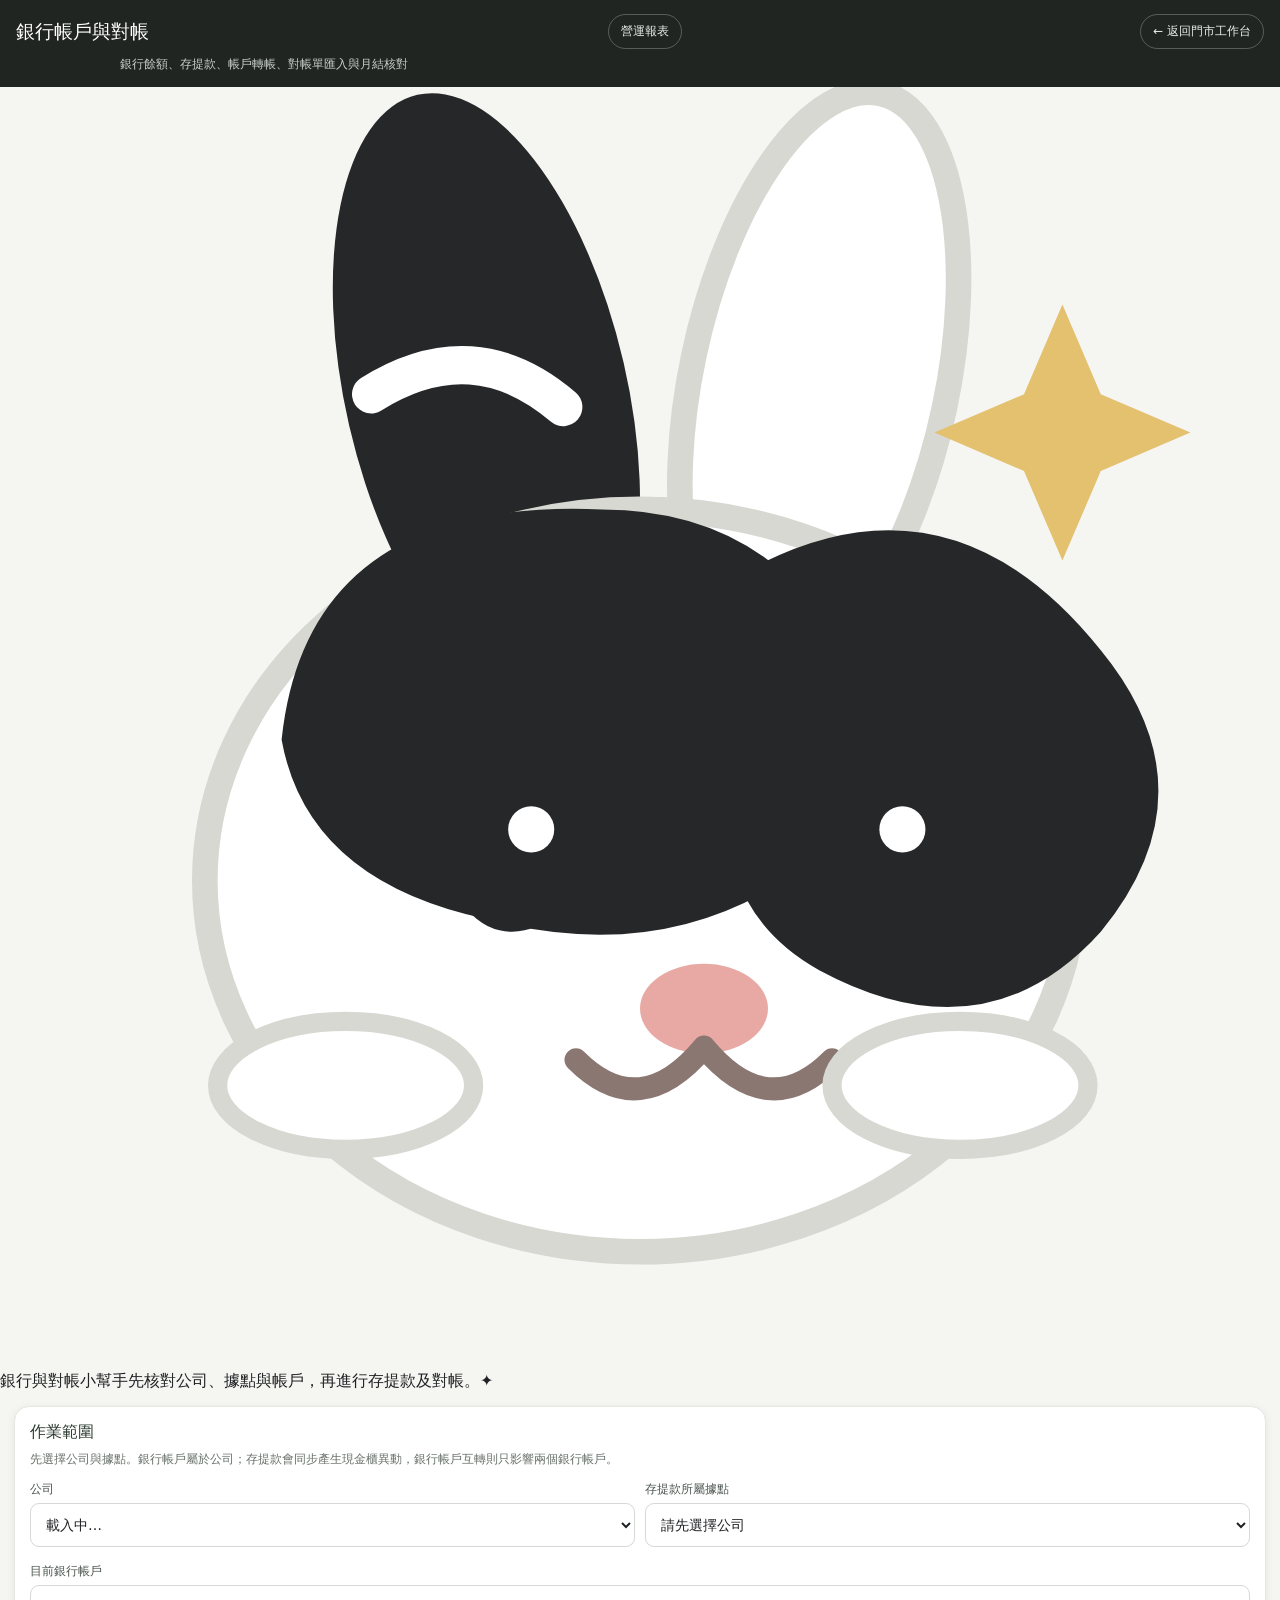
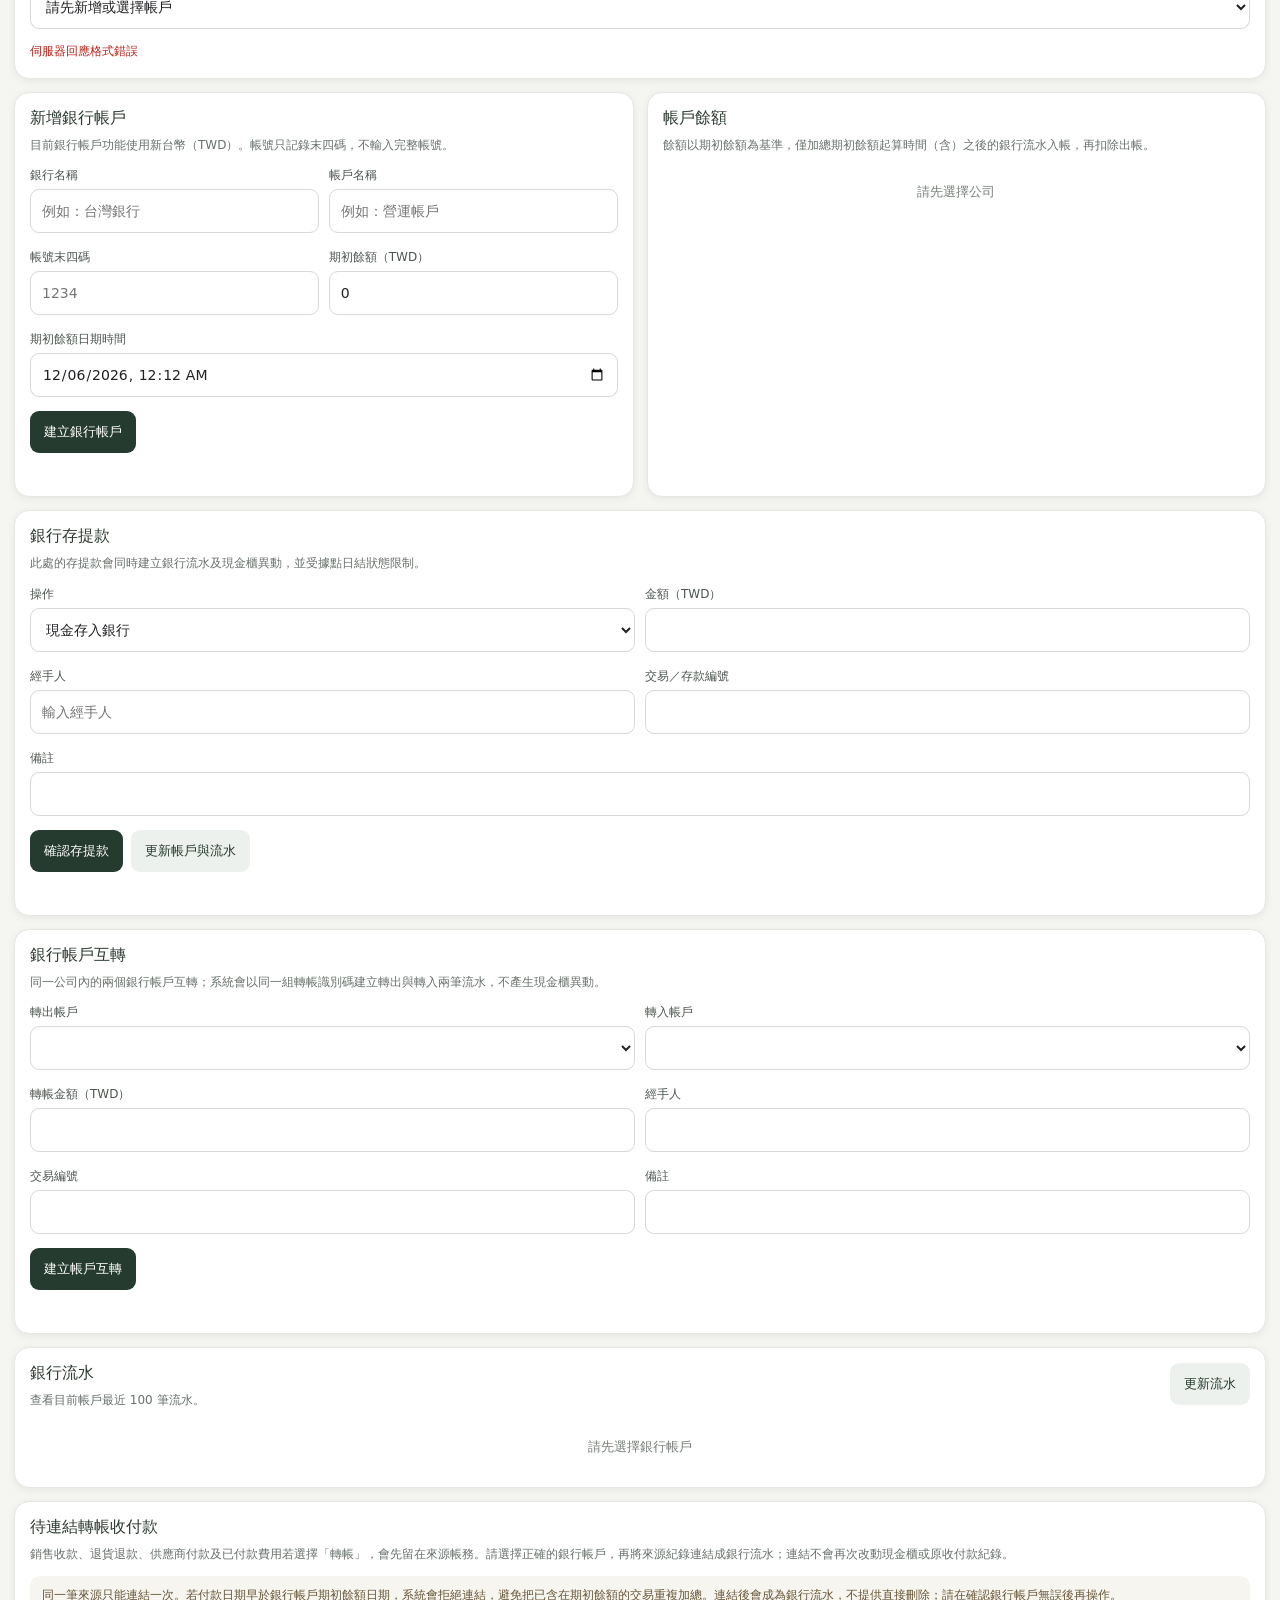
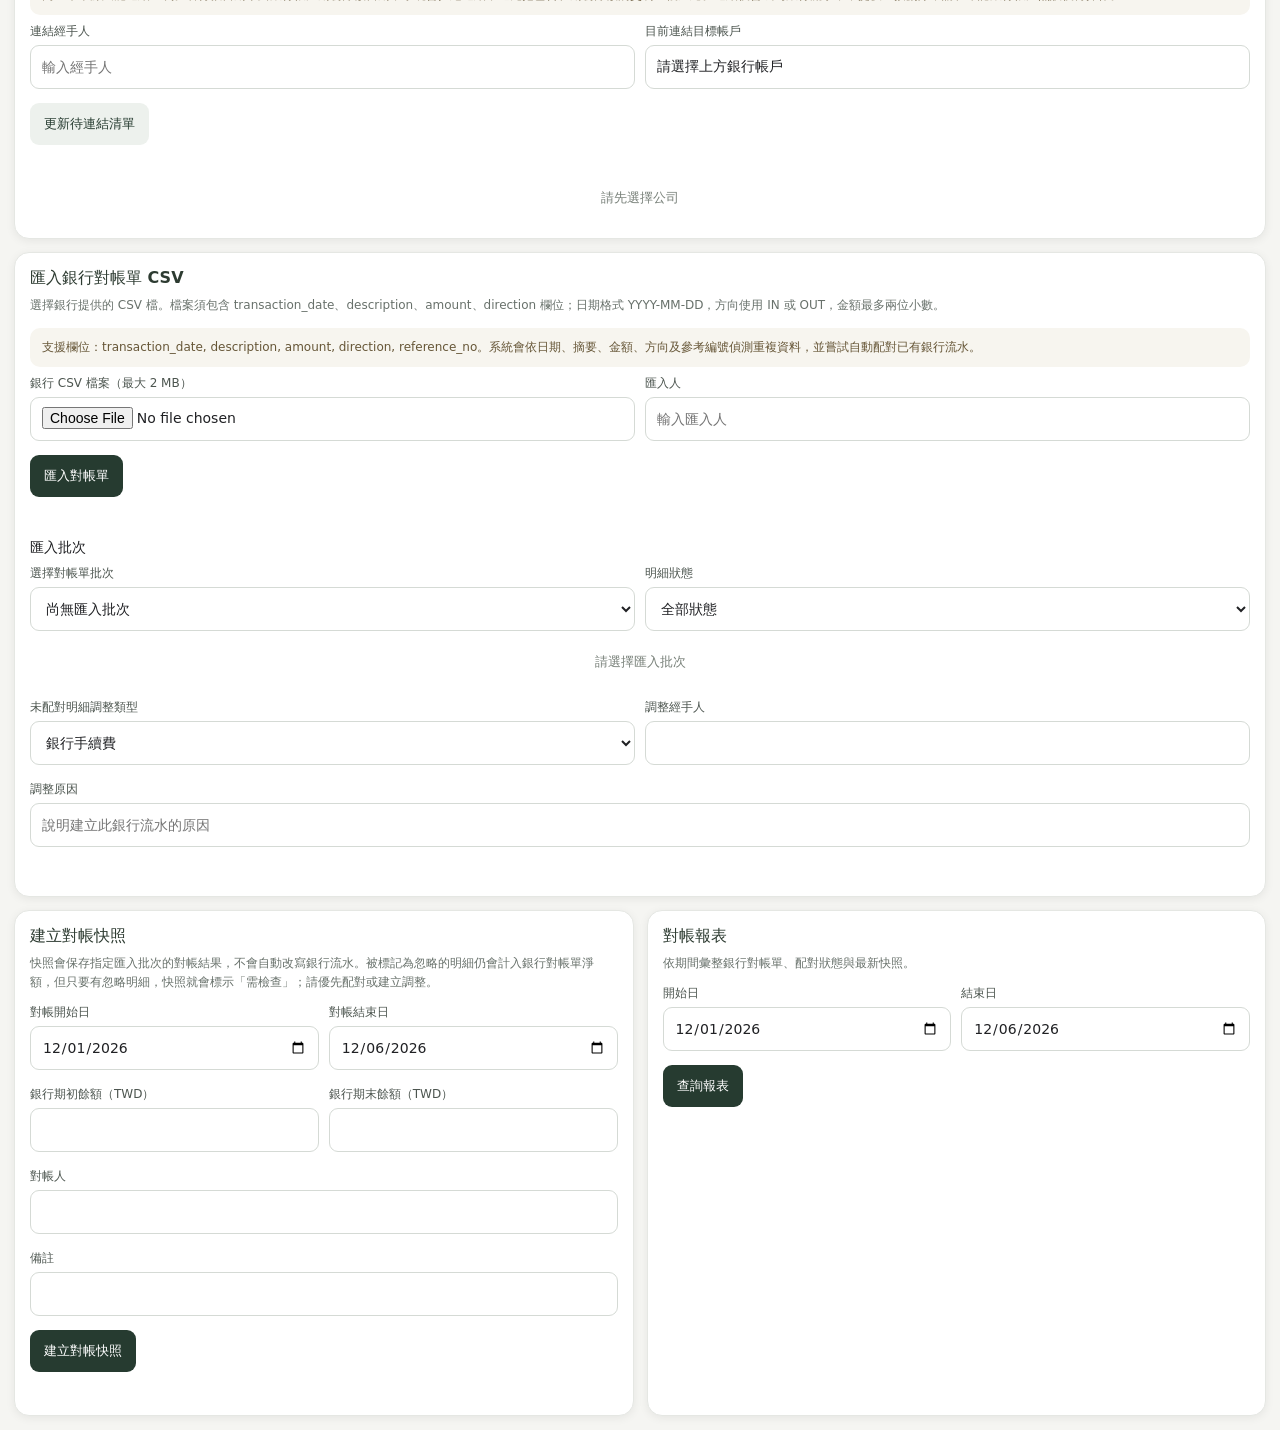
==== commit 85f4c6ff: "Extend Dutch rabbit shopkeeper guidance across workspaces" ====
--- a/app/static/banking.html
+++ b/app/static/banking.html
@@ -80,13 +80,15 @@
 }
 
 </style>
-<link rel="stylesheet" href="/theme.css?v=botanical-20261127b">
+<link rel="stylesheet" href="/theme.css?v=botanical-jewelry-bunny-global-20261127a">
 </head>
 <body>
 <header>
  <div class="header-row"><h1>銀行帳戶與對帳</h1><a class="back" href="/reports">營運報表</a><a class="back" href="/app">← 返回門市工作台</a></div>
  <p>銀行餘額、存提款、帳戶轉帳、對帳單匯入與月結核對</p>
 </header>
+<aside class="bunny-page-guide" role="note" aria-label="道奇兔店長小提醒"><span class="bunny-page-guide-art"><svg viewBox="0 0 100 100" role="img" aria-label="黑白道奇兔店長"><ellipse cx="38" cy="24" rx="11" ry="24" fill="#252729" transform="rotate(-13 38 24)"/><ellipse cx="64" cy="23" rx="10" ry="23" fill="#fff" stroke="#d7d8d2" stroke-width="2" transform="rotate(12 64 23)"/><path d="M29 24q8-5 15 1" stroke="#fff" stroke-width="3" fill="none" stroke-linecap="round"/><ellipse cx="50" cy="62" rx="34" ry="29" fill="#fff" stroke="#d7d8d2" stroke-width="2"/><path d="M22 51q2-19 25-18 14 0 20 13 3 8-3 14-11 9-26 5-14-3-16-14Z" fill="#252729"/><path d="M58 38q16-9 28 6 9 11 0 22-9 10-22 3-9-5-7-17Z" fill="#252729"/><ellipse cx="40" cy="60" rx="5" ry="6" fill="#252729"/><ellipse cx="69" cy="60" rx="5" ry="6" fill="#252729"/><circle cx="41.5" cy="58" r="1.8" fill="#fff"/><circle cx="70.5" cy="58" r="1.8" fill="#fff"/><ellipse cx="55" cy="72" rx="5" ry="3.5" fill="#e8a9a4"/><path d="M55 75q-5 6-10 1m10-1q5 6 10 1" fill="none" stroke="#8b7771" stroke-width="1.8" stroke-linecap="round"/><ellipse cx="27" cy="78" rx="10" ry="5" fill="#fff" stroke="#d7d8d2" stroke-width="1.5"/><ellipse cx="75" cy="78" rx="10" ry="5" fill="#fff" stroke="#d7d8d2" stroke-width="1.5"/><path d="m83 17 3 7 7 3-7 3-3 7-3-7-7-3 7-3z" fill="#e4c16e"/></svg></span><span class="bunny-page-guide-copy"><strong>銀行與對帳小幫手</strong><span>先核對公司、據點與帳戶，再進行存提款及對帳。</span></span><span class="bunny-page-guide-sparkle" aria-hidden="true">✦</span></aside>
+
 <main>
 <section class="panel">
  <h2>作業範圍</h2>
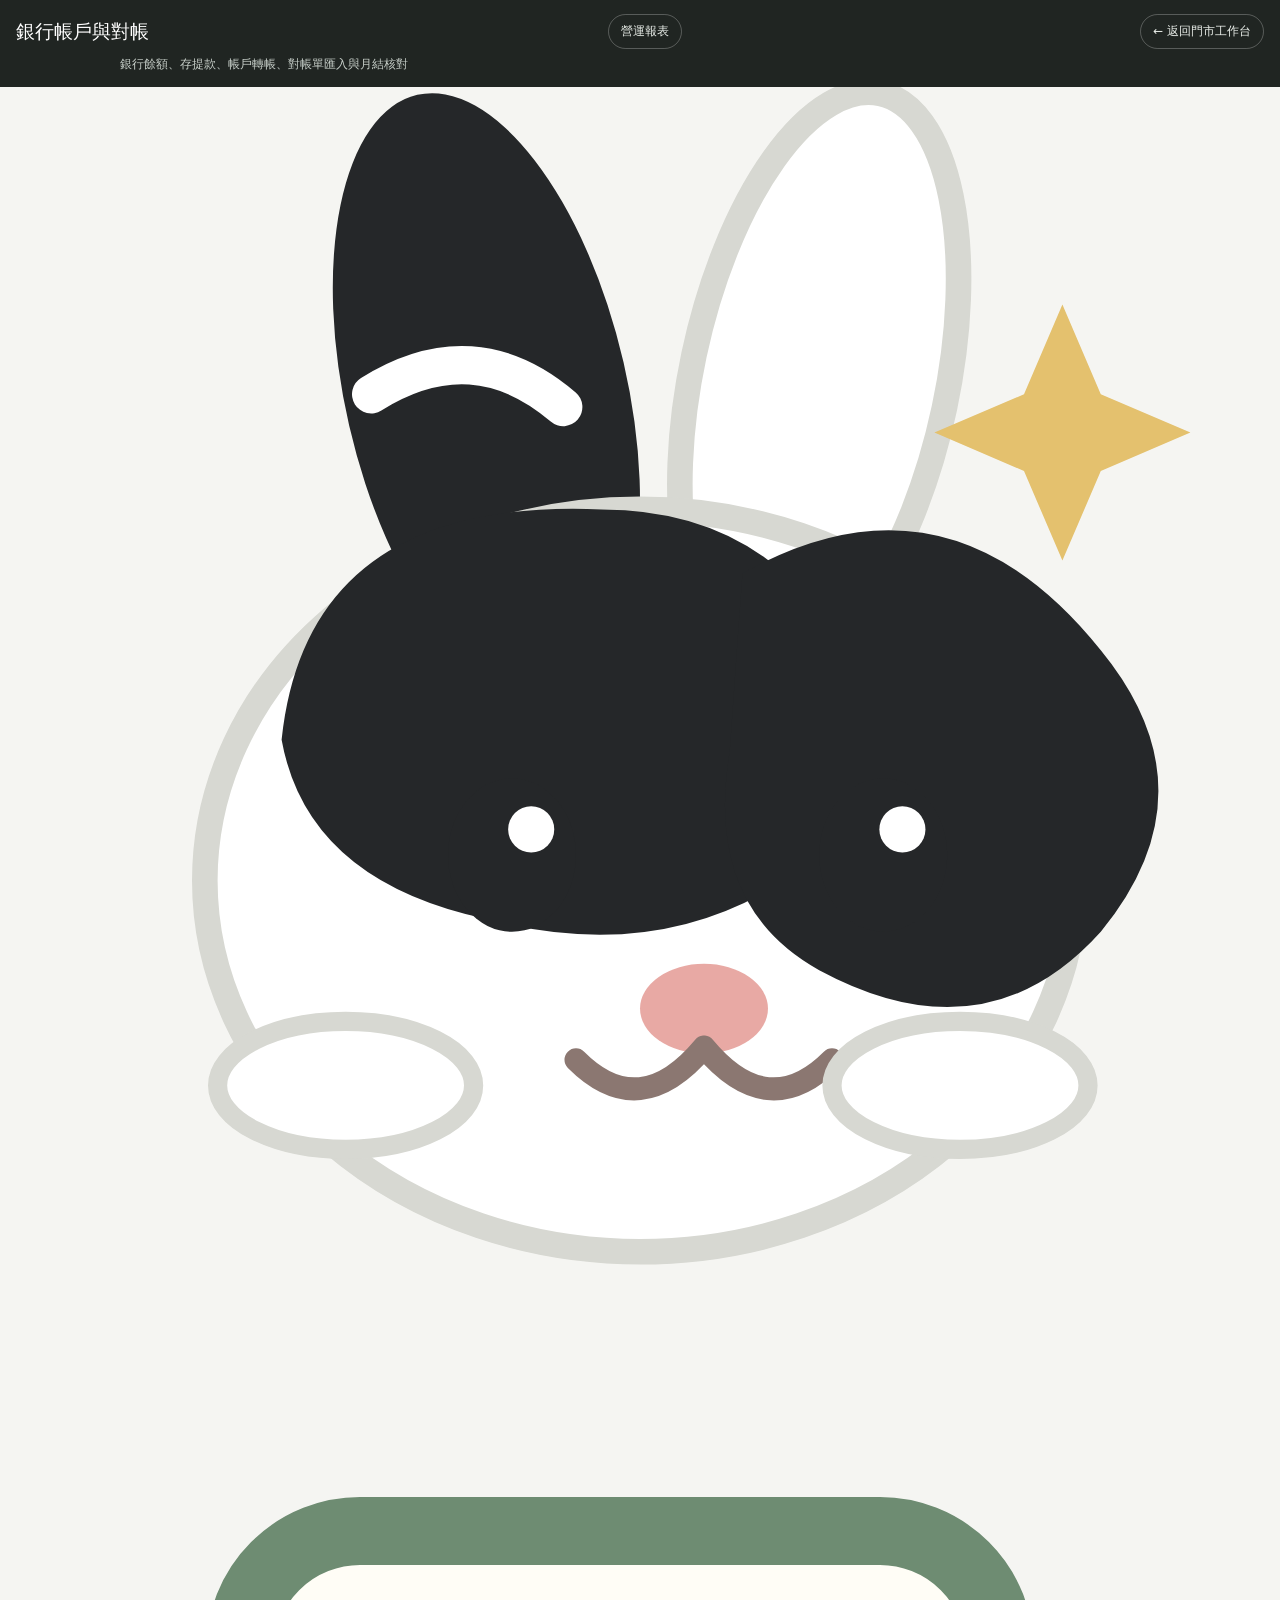
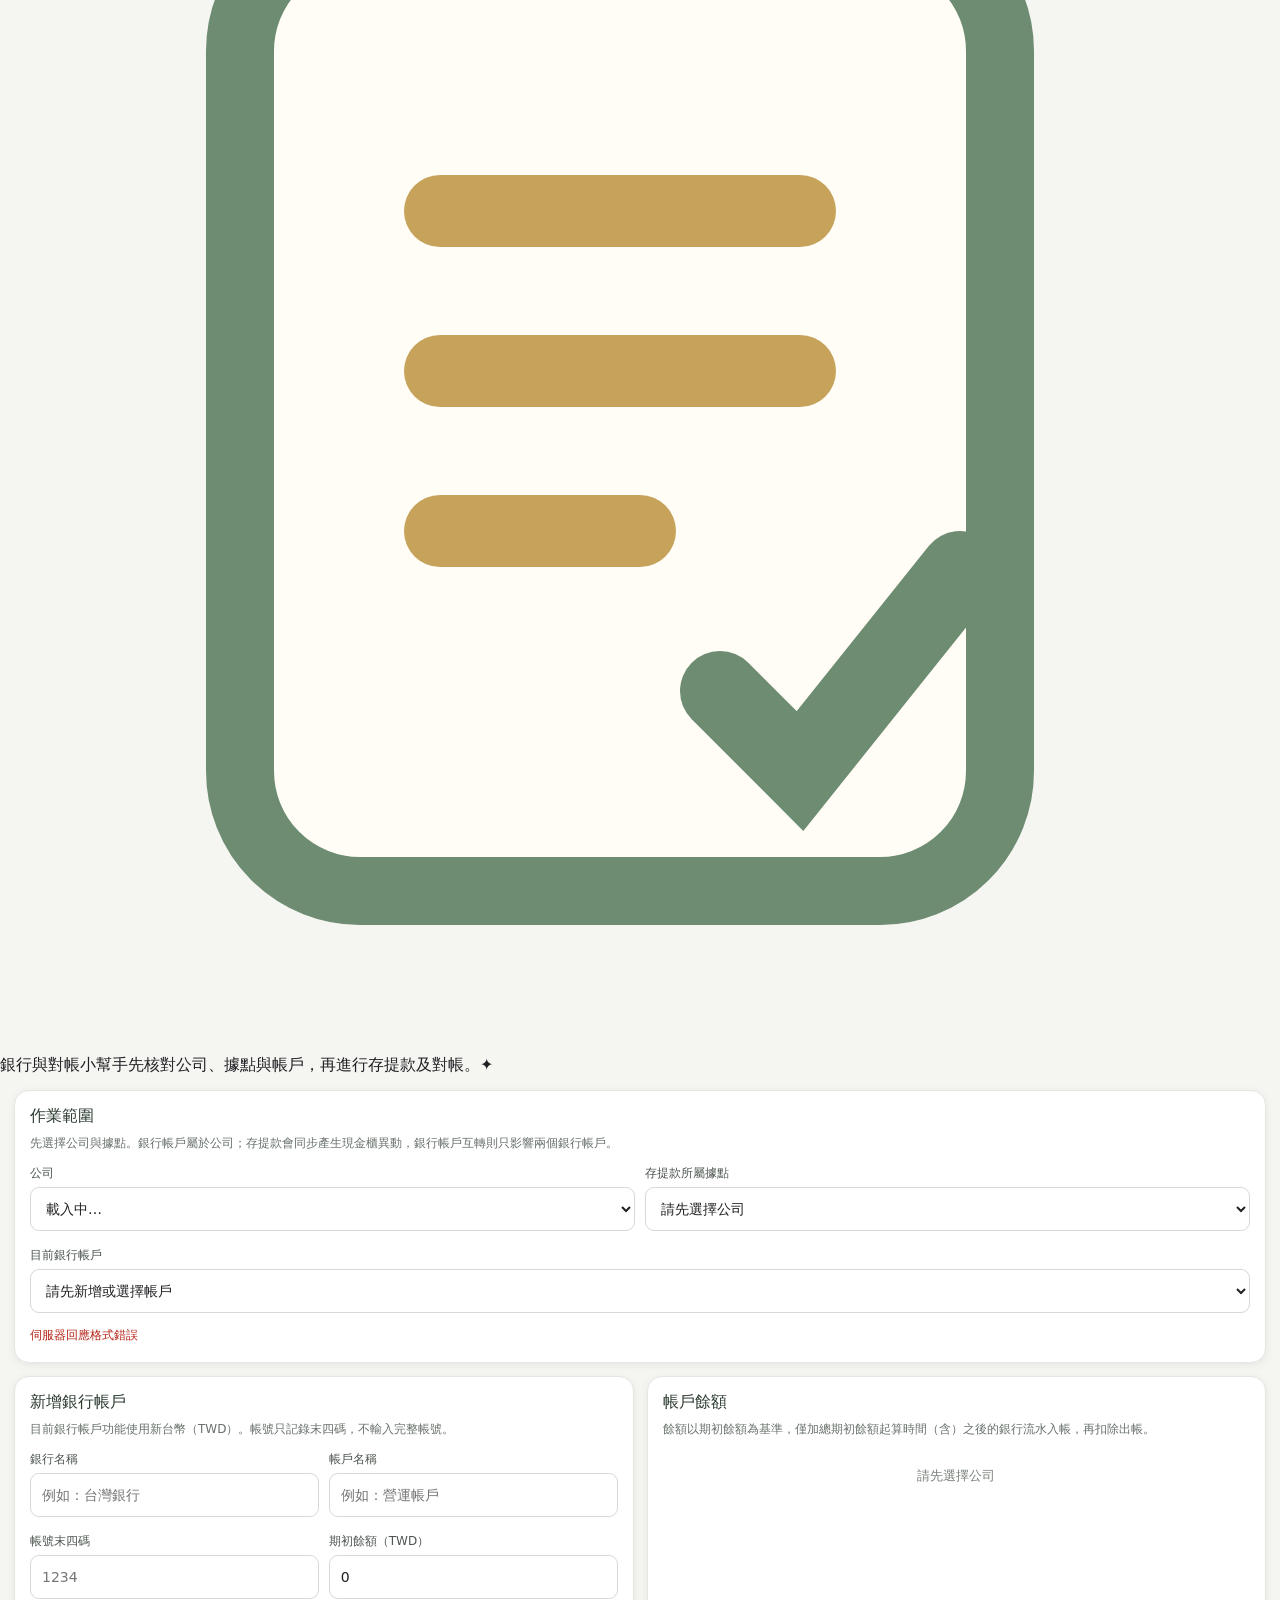
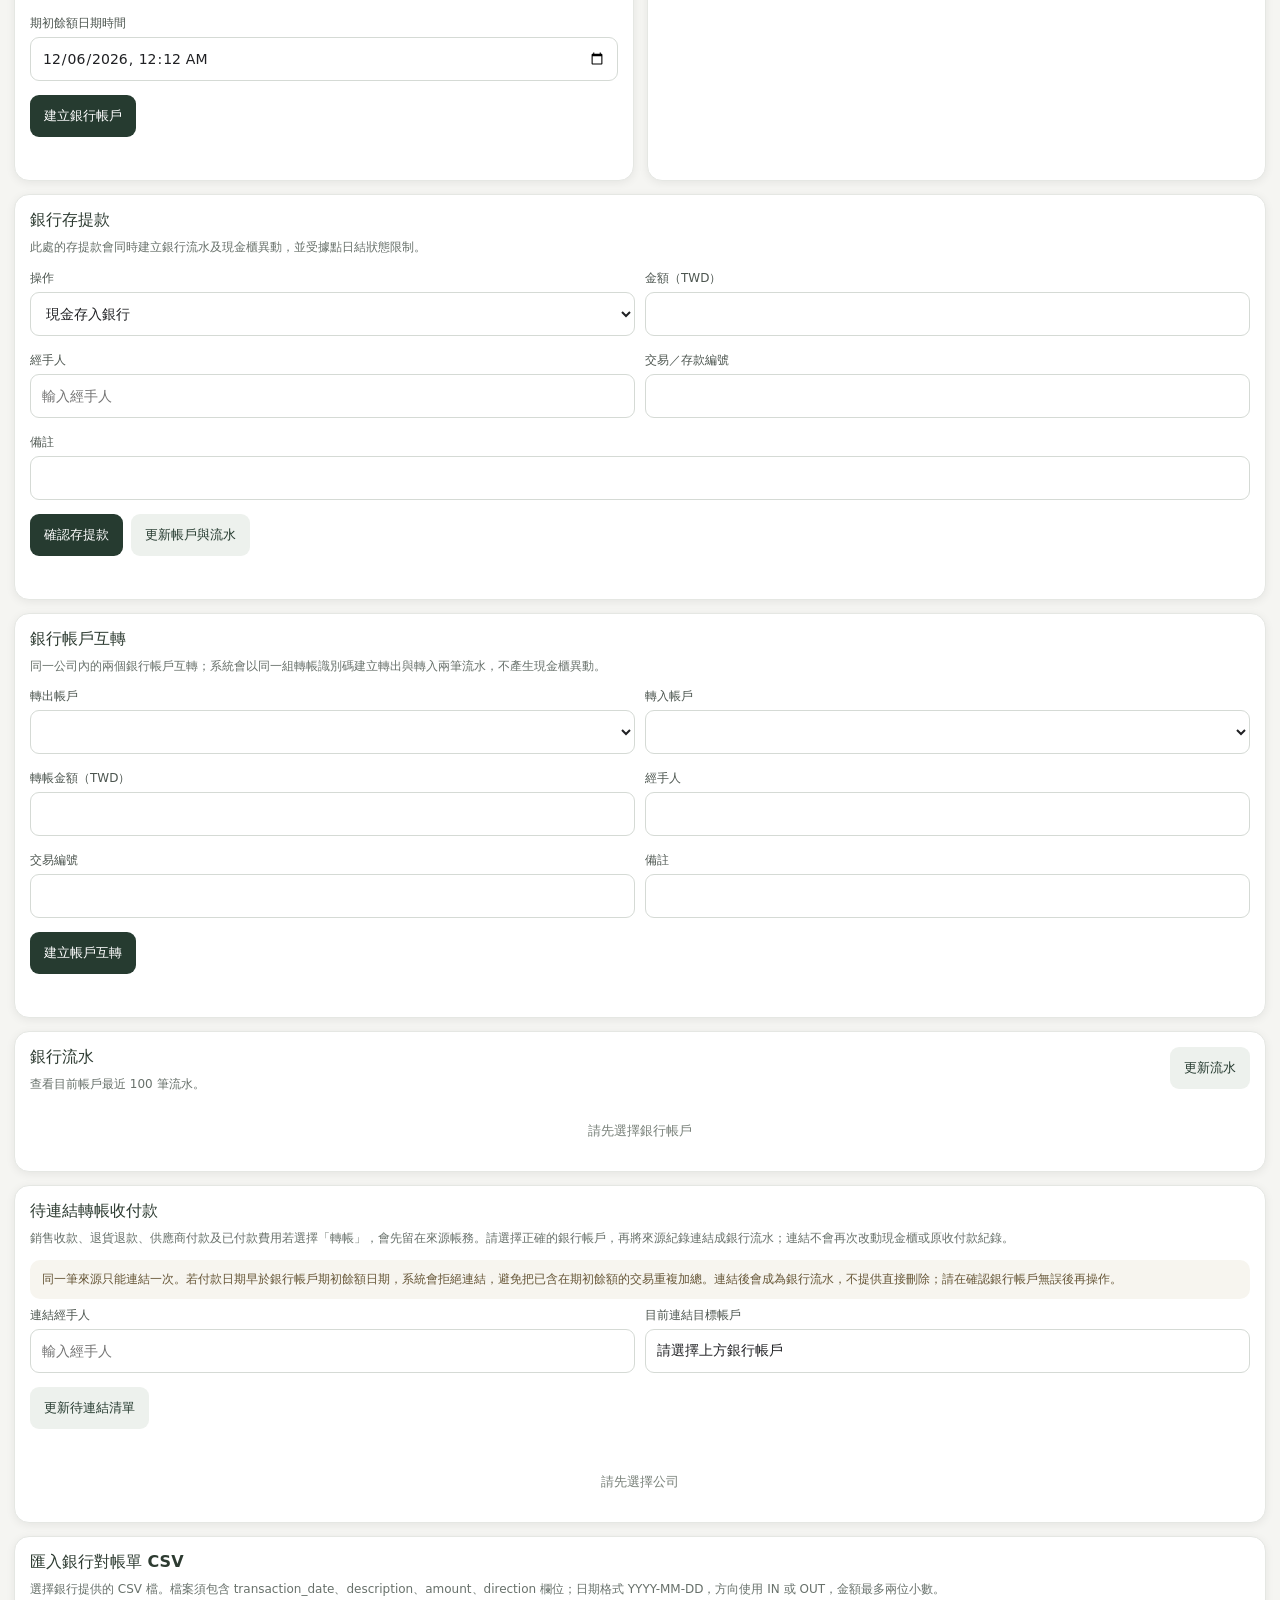
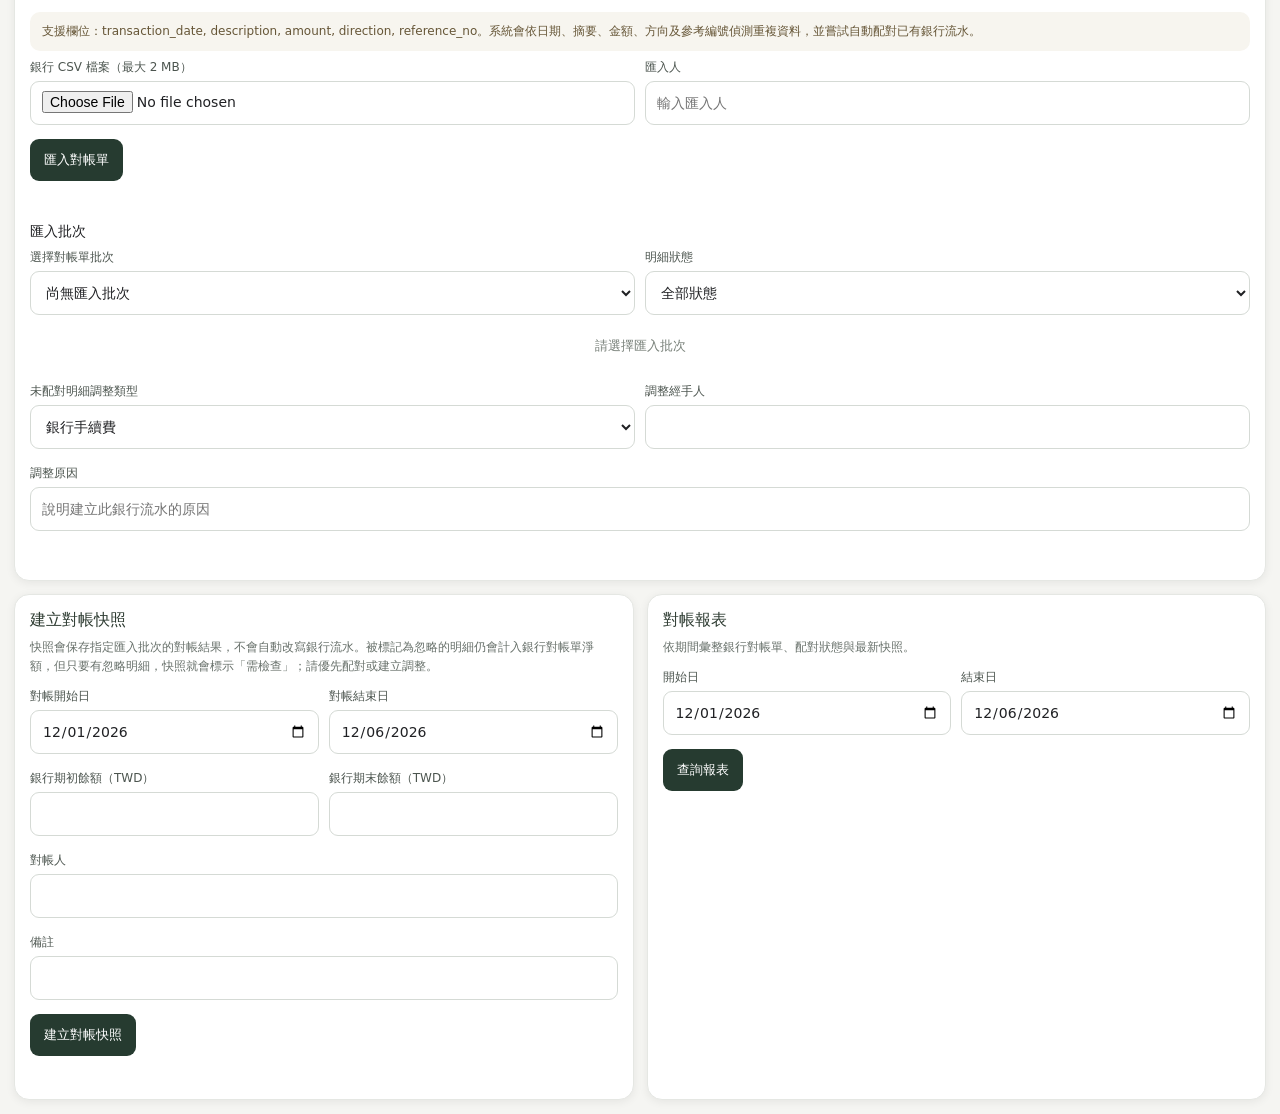
==== commit 69bb6035: "Add contextual SVG prop to Dutch rabbit guide" ====
--- a/app/static/banking.html
+++ b/app/static/banking.html
@@ -80,14 +80,14 @@
 }
 
 </style>
-<link rel="stylesheet" href="/theme.css?v=botanical-jewelry-bunny-global-20261127a">
+<link rel="stylesheet" href="/theme.css?v=botanical-jewelry-bunny-global-20261127b">
 </head>
 <body>
 <header>
  <div class="header-row"><h1>銀行帳戶與對帳</h1><a class="back" href="/reports">營運報表</a><a class="back" href="/app">← 返回門市工作台</a></div>
  <p>銀行餘額、存提款、帳戶轉帳、對帳單匯入與月結核對</p>
 </header>
-<aside class="bunny-page-guide" role="note" aria-label="道奇兔店長小提醒"><span class="bunny-page-guide-art"><svg viewBox="0 0 100 100" role="img" aria-label="黑白道奇兔店長"><ellipse cx="38" cy="24" rx="11" ry="24" fill="#252729" transform="rotate(-13 38 24)"/><ellipse cx="64" cy="23" rx="10" ry="23" fill="#fff" stroke="#d7d8d2" stroke-width="2" transform="rotate(12 64 23)"/><path d="M29 24q8-5 15 1" stroke="#fff" stroke-width="3" fill="none" stroke-linecap="round"/><ellipse cx="50" cy="62" rx="34" ry="29" fill="#fff" stroke="#d7d8d2" stroke-width="2"/><path d="M22 51q2-19 25-18 14 0 20 13 3 8-3 14-11 9-26 5-14-3-16-14Z" fill="#252729"/><path d="M58 38q16-9 28 6 9 11 0 22-9 10-22 3-9-5-7-17Z" fill="#252729"/><ellipse cx="40" cy="60" rx="5" ry="6" fill="#252729"/><ellipse cx="69" cy="60" rx="5" ry="6" fill="#252729"/><circle cx="41.5" cy="58" r="1.8" fill="#fff"/><circle cx="70.5" cy="58" r="1.8" fill="#fff"/><ellipse cx="55" cy="72" rx="5" ry="3.5" fill="#e8a9a4"/><path d="M55 75q-5 6-10 1m10-1q5 6 10 1" fill="none" stroke="#8b7771" stroke-width="1.8" stroke-linecap="round"/><ellipse cx="27" cy="78" rx="10" ry="5" fill="#fff" stroke="#d7d8d2" stroke-width="1.5"/><ellipse cx="75" cy="78" rx="10" ry="5" fill="#fff" stroke="#d7d8d2" stroke-width="1.5"/><path d="m83 17 3 7 7 3-7 3-3 7-3-7-7-3 7-3z" fill="#e4c16e"/></svg></span><span class="bunny-page-guide-copy"><strong>銀行與對帳小幫手</strong><span>先核對公司、據點與帳戶，再進行存提款及對帳。</span></span><span class="bunny-page-guide-sparkle" aria-hidden="true">✦</span></aside>
+<aside class="bunny-page-guide" data-scene="banking" role="note" aria-label="道奇兔店長小提醒"><span class="bunny-page-guide-art"><svg viewBox="0 0 100 100" role="img" aria-label="黑白道奇兔店長"><ellipse cx="38" cy="24" rx="11" ry="24" fill="#252729" transform="rotate(-13 38 24)"/><ellipse cx="64" cy="23" rx="10" ry="23" fill="#fff" stroke="#d7d8d2" stroke-width="2" transform="rotate(12 64 23)"/><path d="M29 24q8-5 15 1" stroke="#fff" stroke-width="3" fill="none" stroke-linecap="round"/><ellipse cx="50" cy="62" rx="34" ry="29" fill="#fff" stroke="#d7d8d2" stroke-width="2"/><path d="M22 51q2-19 25-18 14 0 20 13 3 8-3 14-11 9-26 5-14-3-16-14Z" fill="#252729"/><path d="M58 38q16-9 28 6 9 11 0 22-9 10-22 3-9-5-7-17Z" fill="#252729"/><ellipse cx="40" cy="60" rx="5" ry="6" fill="#252729"/><ellipse cx="69" cy="60" rx="5" ry="6" fill="#252729"/><circle cx="41.5" cy="58" r="1.8" fill="#fff"/><circle cx="70.5" cy="58" r="1.8" fill="#fff"/><ellipse cx="55" cy="72" rx="5" ry="3.5" fill="#e8a9a4"/><path d="M55 75q-5 6-10 1m10-1q5 6 10 1" fill="none" stroke="#8b7771" stroke-width="1.8" stroke-linecap="round"/><ellipse cx="27" cy="78" rx="10" ry="5" fill="#fff" stroke="#d7d8d2" stroke-width="1.5"/><ellipse cx="75" cy="78" rx="10" ry="5" fill="#fff" stroke="#d7d8d2" stroke-width="1.5"/><path d="m83 17 3 7 7 3-7 3-3 7-3-7-7-3 7-3z" fill="#e4c16e"/></svg><svg class="bunny-page-guide-prop" viewBox="0 0 32 32" aria-hidden="true"><rect x="6" y="4" width="19" height="24" rx="3" fill="#fffdf6" stroke="#6e8c72" stroke-width="1.7"/><path d="M11 11h9M11 15h9M11 19h5" stroke="#c6a25a" stroke-width="1.8" stroke-linecap="round"/><path d="m18 23 2 2 4-5" fill="none" stroke="#6e8c72" stroke-width="2" stroke-linecap="round"/></svg></span><span class="bunny-page-guide-copy"><strong>銀行與對帳小幫手</strong><span>先核對公司、據點與帳戶，再進行存提款及對帳。</span></span><span class="bunny-page-guide-sparkle" aria-hidden="true">✦</span></aside>
 
 <main>
 <section class="panel">
